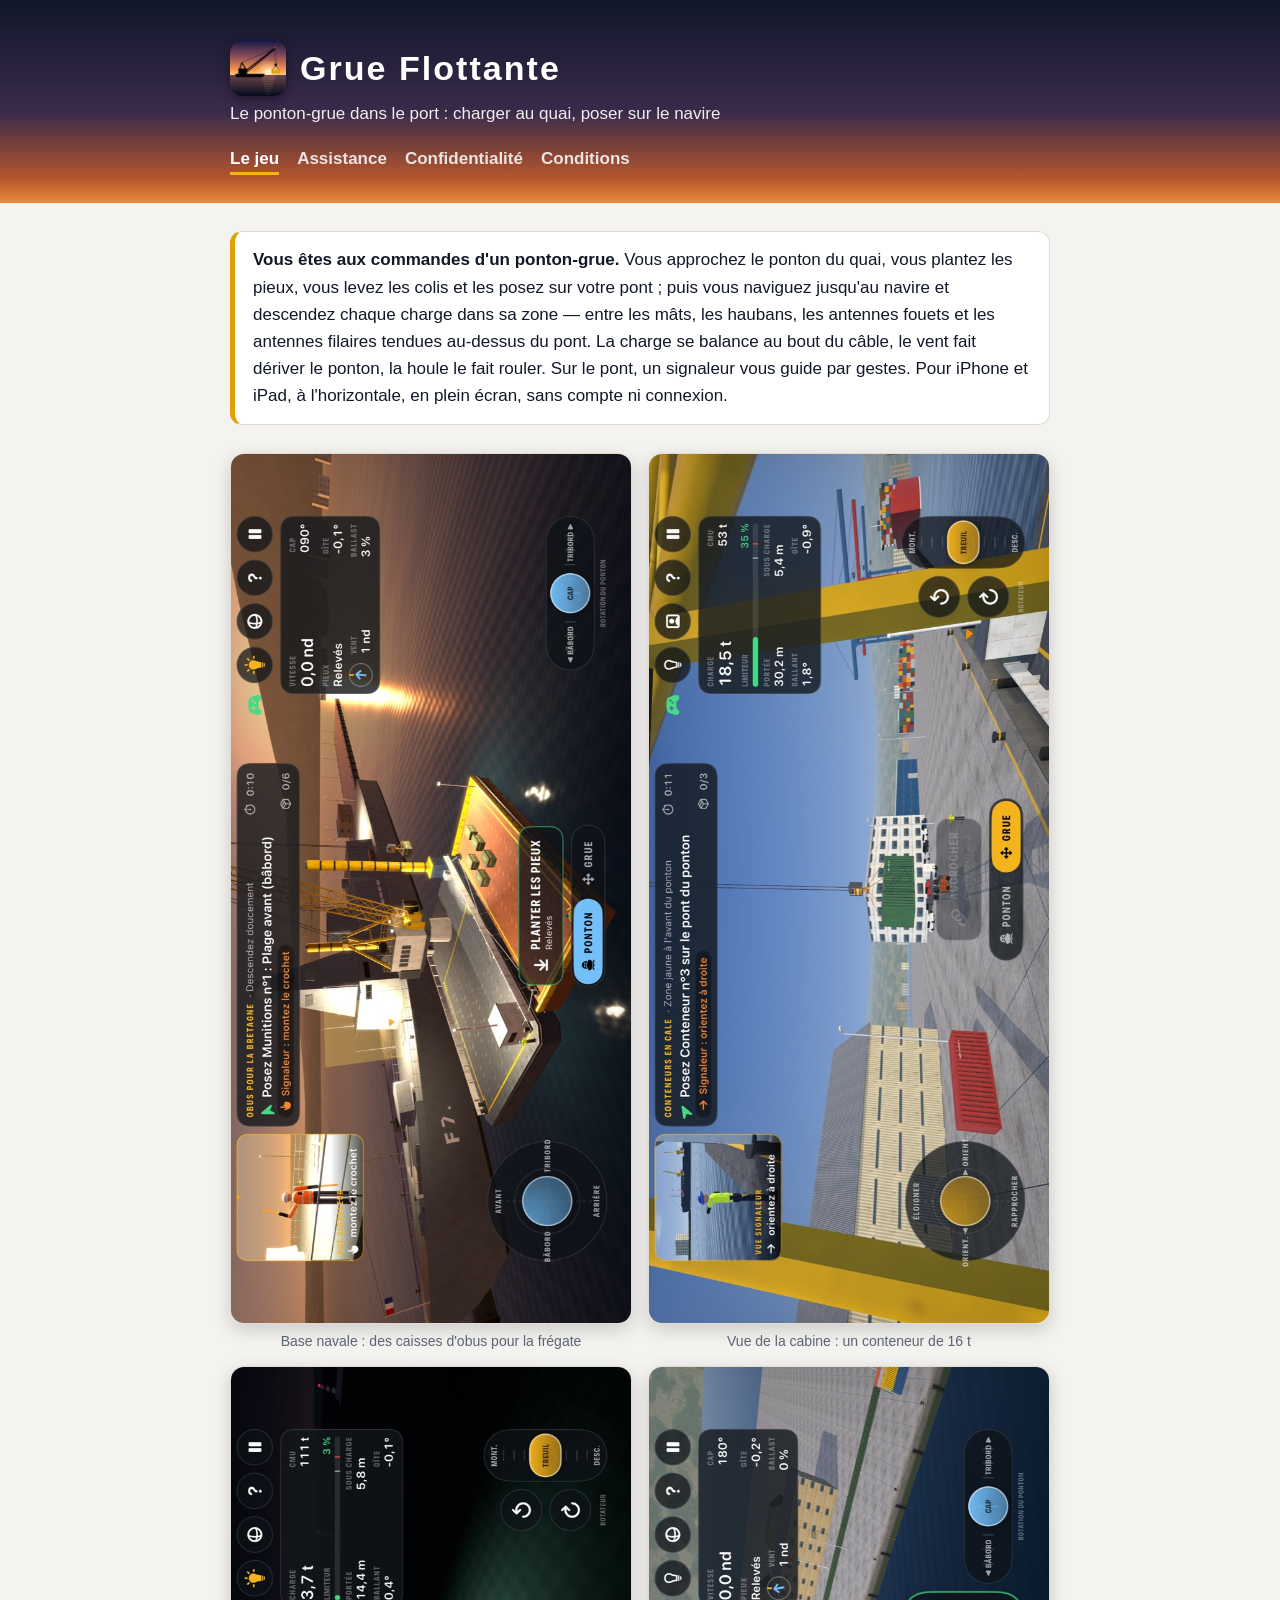
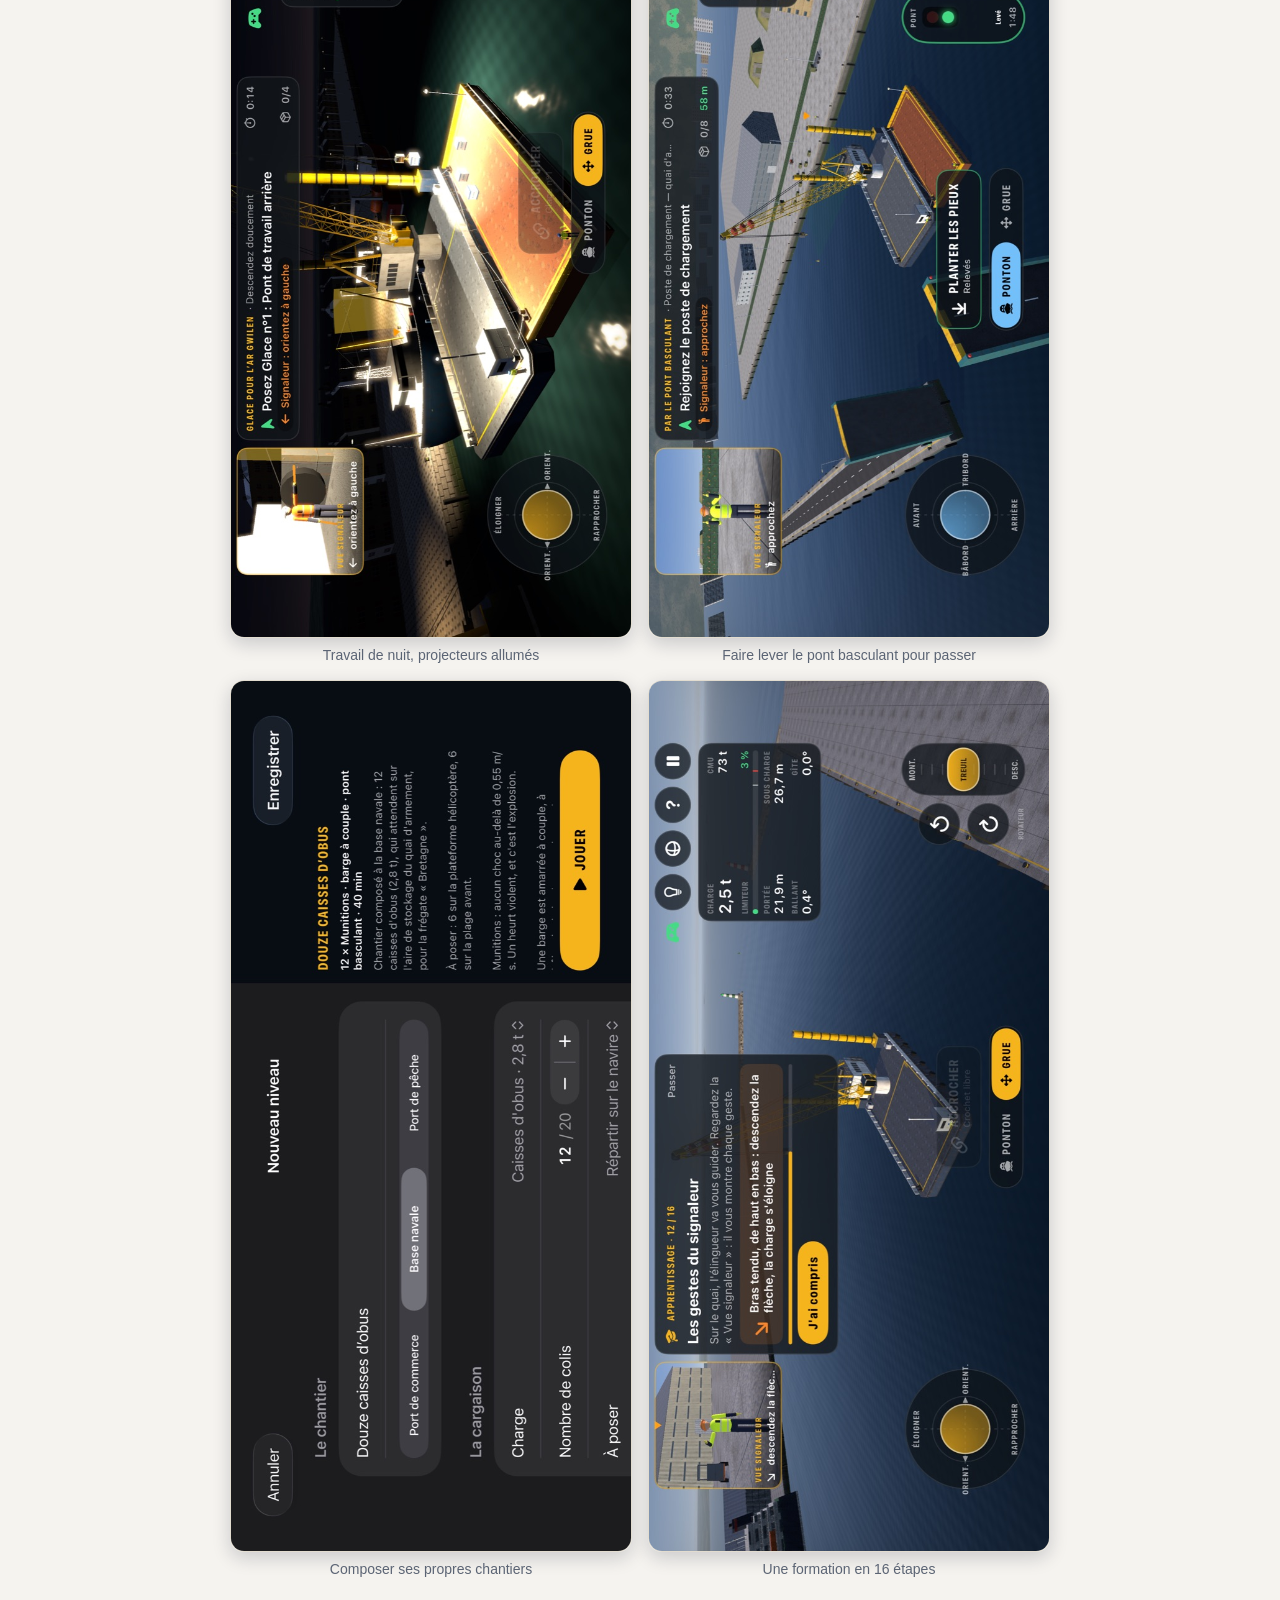
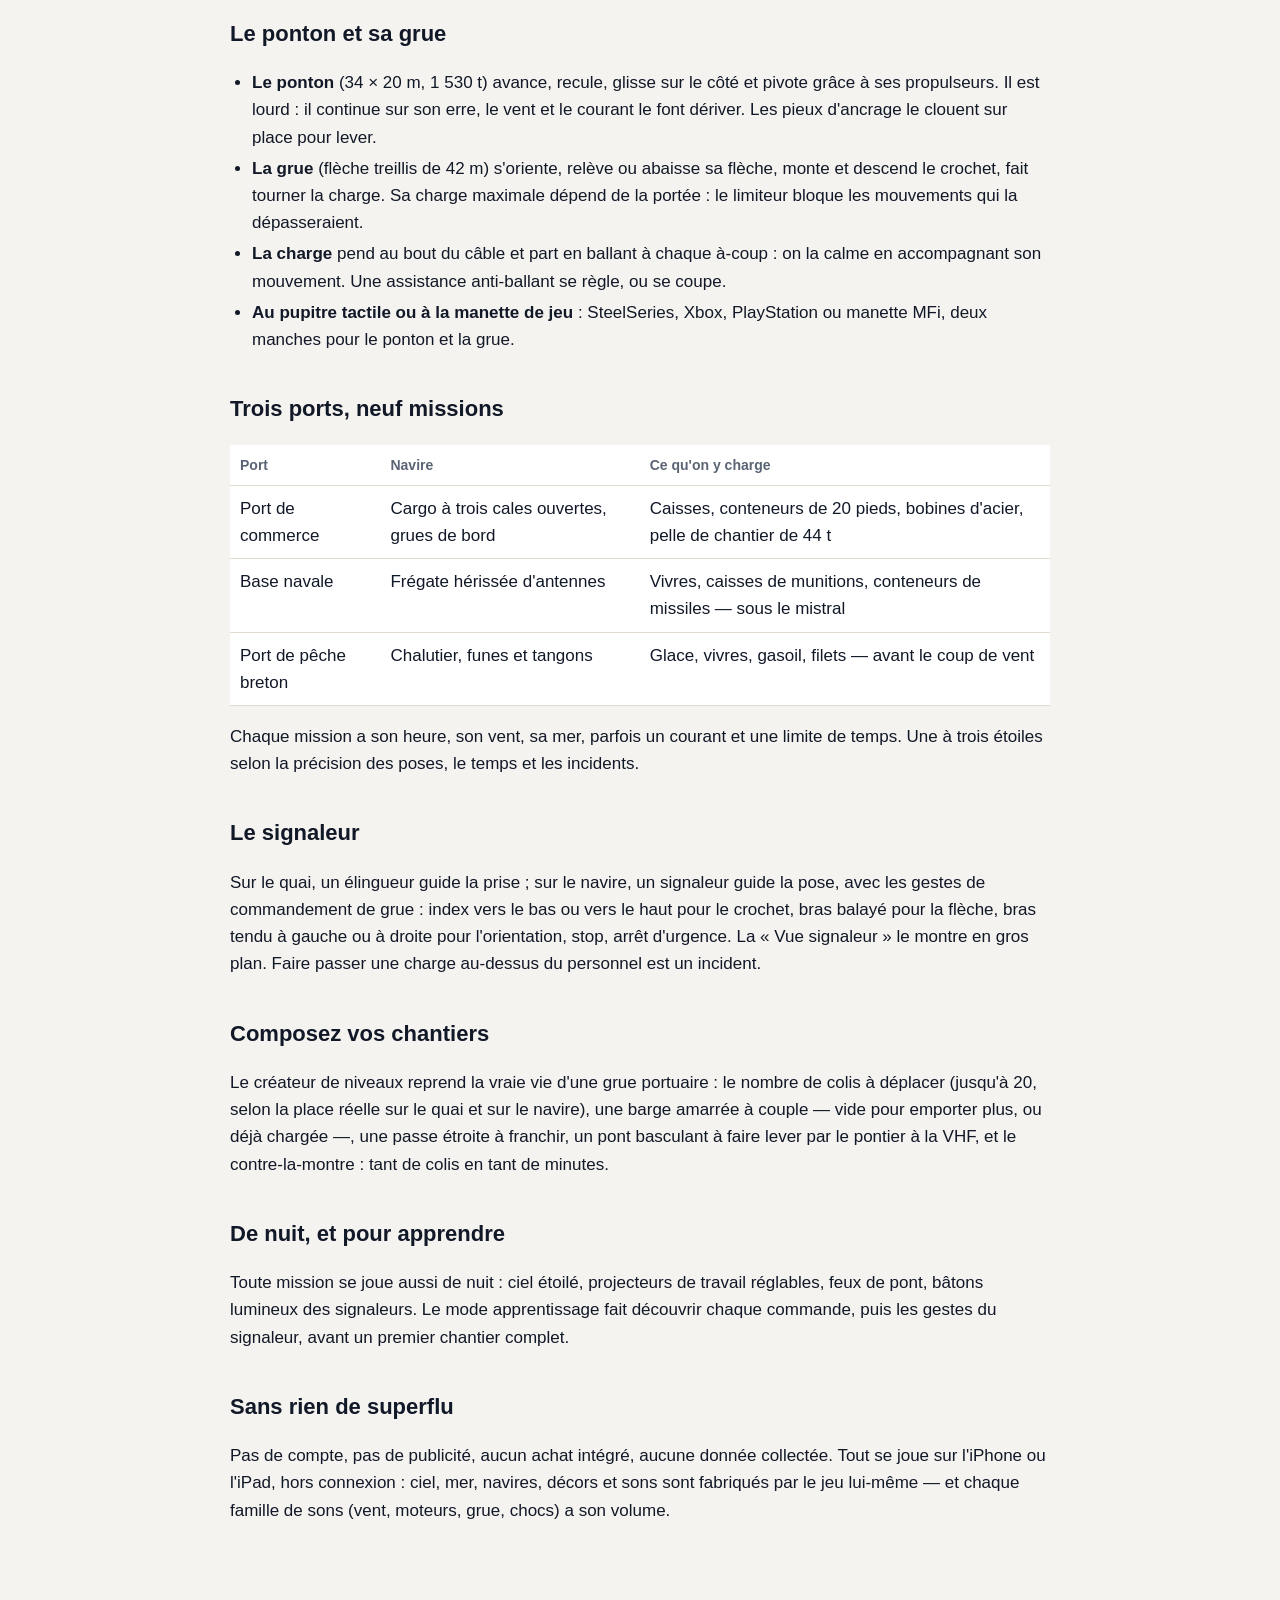
==== index.html @ e0a6a0a7 "iPhone et iPad Co-Authored-By: Claude Opus 5.5 <noreply@anthropic.com>" ====
<!doctype html>
<html lang="fr">
<head>
<meta charset="utf-8">
<meta name="viewport" content="width=device-width, initial-scale=1">
<title>Grue Flottante — le ponton-grue dans le port, pour iPhone et iPad</title>
<meta name="description" content="Grue Flottante : pilotez un ponton-grue, chargez au quai et posez sur le navire entre mâts, haubans et antennes. Port de commerce, base navale, port de pêche ; signaleurs, nuit, créateur de niveaux. Pour iPhone et iPad, sans compte ni connexion.">
<link rel="icon" href="images/icone.png">
<link rel="apple-touch-icon" href="images/icone.png">
<link rel="stylesheet" href="style.css">
</head>
<body>
<header class="bandeau">
  <div class="dedans">
    <h1><img class="icone" src="images/icone.png" alt="" width="56" height="56">Grue Flottante</h1>
    <p class="accroche">Le ponton-grue dans le port : charger au quai, poser sur le navire</p>
    <nav>
      <a href="index.html" aria-current="page">Le jeu</a>
      <a href="assistance.html">Assistance</a>
      <a href="confidentialite.html">Confidentialité</a>
      <a href="conditions.html">Conditions</a>
    </nav>
  </div>
</header>
<main class="dedans">
  <div class="encadre">
    <p><strong>Vous êtes aux commandes d'un ponton-grue.</strong> Vous approchez le ponton du quai, vous
    plantez les pieux, vous levez les colis et les posez sur votre pont ; puis vous naviguez jusqu'au
    navire et descendez chaque charge dans sa zone — entre les mâts, les haubans, les antennes fouets et
    les antennes filaires tendues au-dessus du pont. La charge se balance au bout du câble, le vent fait
    dériver le ponton, la houle le fait rouler. Sur le pont, un signaleur vous guide par gestes. Pour
    iPhone et iPad, à l'horizontale, en plein écran, sans compte ni connexion.</p>
  </div>

  <div class="galerie">
    <figure><img src="images/munitions.jpg" alt="Au coucher du soleil, la grue du ponton reprend une caisse d'obus sur la barge amarrée à couple, à côté de la frégate « Bretagne » ; en encart, le signaleur de la frégate fait « montez le crochet »." width="1400" height="644">
      <figcaption>Base navale : des caisses d'obus pour la frégate</figcaption></figure>
    <figure><img src="images/conteneur.jpg" alt="Vue de la cabine du grutier : un conteneur vert de 16 tonnes suspendu au crochet au-dessus du quai, la charge, la CMU et la portée affichées à droite." loading="lazy" width="1400" height="644">
      <figcaption>Vue de la cabine : un conteneur de 16 t</figcaption></figure>
    <figure><img src="images/nuit.jpg" alt="De nuit, au port de pêche, les projecteurs de la grue éclairent la barge et un bac de glace levé pour le chalutier." loading="lazy" width="1400" height="644">
      <figcaption>Travail de nuit, projecteurs allumés</figcaption></figure>
    <figure><img src="images/pont-basculant.jpg" alt="Les deux volées d'un pont basculant levées au-dessus d'une passe étroite ; le ponton-grue et sa barge s'y présentent." loading="lazy" width="1400" height="644">
      <figcaption>Faire lever le pont basculant pour passer</figcaption></figure>
    <figure><img src="images/createur.jpg" alt="L'écran de création de niveau : douze caisses d'obus, barge à couple, pont basculant, contre la montre en 40 minutes ; à droite, le briefing de la mission." loading="lazy" width="1400" height="644">
      <figcaption>Composer ses propres chantiers</figcaption></figure>
    <figure><img src="images/apprentissage.jpg" alt="Mode apprentissage, étape 12 sur 16 : le moniteur présente les gestes du signaleur, que la vue signaleur montre en gros plan." loading="lazy" width="1400" height="644">
      <figcaption>Une formation en 16 étapes</figcaption></figure>
  </div>

  <h2>Le ponton et sa grue</h2>
  <ul>
    <li><strong>Le ponton</strong> (34 × 20 m, 1 530 t) avance, recule, glisse sur le côté et pivote grâce
    à ses propulseurs. Il est lourd : il continue sur son erre, le vent et le courant le font dériver.
    Les pieux d'ancrage le clouent sur place pour lever.</li>
    <li><strong>La grue</strong> (flèche treillis de 42 m) s'oriente, relève ou abaisse sa flèche,
    monte et descend le crochet, fait tourner la charge. Sa charge maximale dépend de la portée : le
    limiteur bloque les mouvements qui la dépasseraient.</li>
    <li><strong>La charge</strong> pend au bout du câble et part en ballant à chaque à-coup : on la
    calme en accompagnant son mouvement. Une assistance anti-ballant se règle, ou se coupe.</li>
    <li><strong>Au pupitre tactile ou à la manette de jeu</strong> : SteelSeries, Xbox, PlayStation ou
    manette MFi, deux manches pour le ponton et la grue.</li>
  </ul>

  <h2>Trois ports, neuf missions</h2>
  <table>
    <tr><th>Port</th><th>Navire</th><th>Ce qu'on y charge</th></tr>
    <tr><td>Port de commerce</td><td>Cargo à trois cales ouvertes, grues de bord</td><td>Caisses, conteneurs
    de 20 pieds, bobines d'acier, pelle de chantier de 44 t</td></tr>
    <tr><td>Base navale</td><td>Frégate hérissée d'antennes</td><td>Vivres, caisses de munitions,
    conteneurs de missiles — sous le mistral</td></tr>
    <tr><td>Port de pêche breton</td><td>Chalutier, funes et tangons</td><td>Glace, vivres, gasoil,
    filets — avant le coup de vent</td></tr>
  </table>
  <p>Chaque mission a son heure, son vent, sa mer, parfois un courant et une limite de temps. Une à
  trois étoiles selon la précision des poses, le temps et les incidents.</p>

  <h2>Le signaleur</h2>
  <p>Sur le quai, un élingueur guide la prise ; sur le navire, un signaleur guide la pose, avec les gestes
  de commandement de grue : index vers le bas ou vers le haut pour le crochet, bras balayé pour la flèche,
  bras tendu à gauche ou à droite pour l'orientation, stop, arrêt d'urgence. La « Vue signaleur » le montre
  en gros plan. Faire passer une charge au-dessus du personnel est un incident.</p>

  <h2>Composez vos chantiers</h2>
  <p>Le créateur de niveaux reprend la vraie vie d'une grue portuaire : le nombre de colis à déplacer
  (jusqu'à 20, selon la place réelle sur le quai et sur le navire), une barge amarrée à couple — vide pour
  emporter plus, ou déjà chargée —, une passe étroite à franchir, un pont basculant à faire lever par le
  pontier à la VHF, et le contre-la-montre : tant de colis en tant de minutes.</p>

  <h2>De nuit, et pour apprendre</h2>
  <p>Toute mission se joue aussi de nuit : ciel étoilé, projecteurs de travail réglables, feux de pont,
  bâtons lumineux des signaleurs. Le mode apprentissage fait découvrir chaque commande, puis les gestes du
  signaleur, avant un premier chantier complet.</p>

  <h2>Sans rien de superflu</h2>
  <p>Pas de compte, pas de publicité, aucun achat intégré, aucune donnée collectée. Tout se joue sur
  l'iPhone ou l'iPad, hors connexion : ciel, mer, navires, décors et sons sont fabriqués par le jeu lui-même —
  et chaque famille de sons (vent, moteurs, grue, chocs) a son volume.</p>
</main>
<footer class="dedans">Grue Flottante — Robert Oulhen, éditeur individuel · <a href="mailto:bob.oulhen@gmail.com">bob.oulhen@gmail.com</a></footer>
</body>
</html>
---- style.css ----
:root { --encre: #111827; --doux: #5b6474; --fond: #f5f3ef; --carte: #ffffff; --trait: #e2dccf;
        --ambre: #e0a106; --lien: #9a5b00; --nuit: #10162a; }
@media (prefers-color-scheme: dark) {
  :root { --encre: #ece8e1; --doux: #8d939e; --fond: #0b0f1a; --carte: #141a29; --trait: #283044;
          --ambre: #f5b31c; --lien: #ffc94d; }
}
* { box-sizing: border-box; }
body { margin: 0; background: var(--fond); color: var(--encre);
       font: 17px/1.6 -apple-system, BlinkMacSystemFont, "Segoe UI", sans-serif; }
/* Le bandeau reprend le couchant de l'icône : nuit en haut, horizon orangé en bas. */
.bandeau { background: linear-gradient(180deg, #10162a 0%, #3a2a4a 55%, #b5562c 88%, #e98a3a 100%);
           color: #fff; padding: 40px 0 28px; }
.dedans { max-width: 860px; margin: 0 auto; padding: 0 20px; }
h1 { margin: 0; font-size: 34px; letter-spacing: .06em; display: flex; align-items: center; gap: 14px; }
.icone { width: 56px; height: 56px; border-radius: 13px; box-shadow: 0 3px 10px rgba(0,0,0,.4); flex: none; }
.accroche { margin: 4px 0 18px; opacity: .92; }
nav { display: flex; gap: 18px; flex-wrap: wrap; }
nav a { color: #fff; text-decoration: none; font-weight: 600; opacity: .85; }
nav a[aria-current="page"] { opacity: 1; border-bottom: 3px solid #f5b31c; }
main.dedans { padding-top: 28px; padding-bottom: 60px; }
h2 { margin-top: 38px; font-size: 22px; }
h3 { margin-bottom: 4px; font-size: 18px; }
h3 + p { margin-top: 0; }
a { color: var(--lien); }
.date { color: var(--doux); font-size: 14px; }
.encadre { background: var(--carte); border: 1px solid var(--trait); border-left: 5px solid var(--ambre);
           border-radius: 12px; padding: 14px 18px; }
.encadre h3 { margin: 0 0 6px; }
.encadre p { margin: 0; }
.encadre p + p { margin-top: 8px; }
ul { padding-left: 22px; }
li { margin: 4px 0; }
table { width: 100%; border-collapse: collapse; margin: 12px 0; background: var(--carte); }
th, td { text-align: left; padding: 9px 10px; border-bottom: 1px solid var(--trait); vertical-align: top; }
th { font-size: 14px; color: var(--doux); }
footer { color: var(--doux); font-size: 14px; border-top: 1px solid var(--trait); padding: 18px 20px 40px; }
/* Le jeu se joue à l'horizontale : deux captures par rangée, une seule sur un téléphone. */
.galerie { display: grid; grid-template-columns: repeat(2, 1fr); gap: 16px; margin: 28px 0 8px; }
.galerie figure { margin: 0; text-align: center; }
.galerie img { width: 100%; height: auto; display: block; border-radius: 14px; border: 1px solid var(--trait);
               box-shadow: 0 6px 18px rgba(16,22,42,.18); }
figcaption { margin-top: 8px; font-size: 14px; color: var(--doux); line-height: 1.3; }
@media (max-width: 620px) {
  .galerie { grid-template-columns: 1fr; }
  h1 { font-size: 28px; }
  .icone { width: 46px; height: 46px; border-radius: 11px; }
}
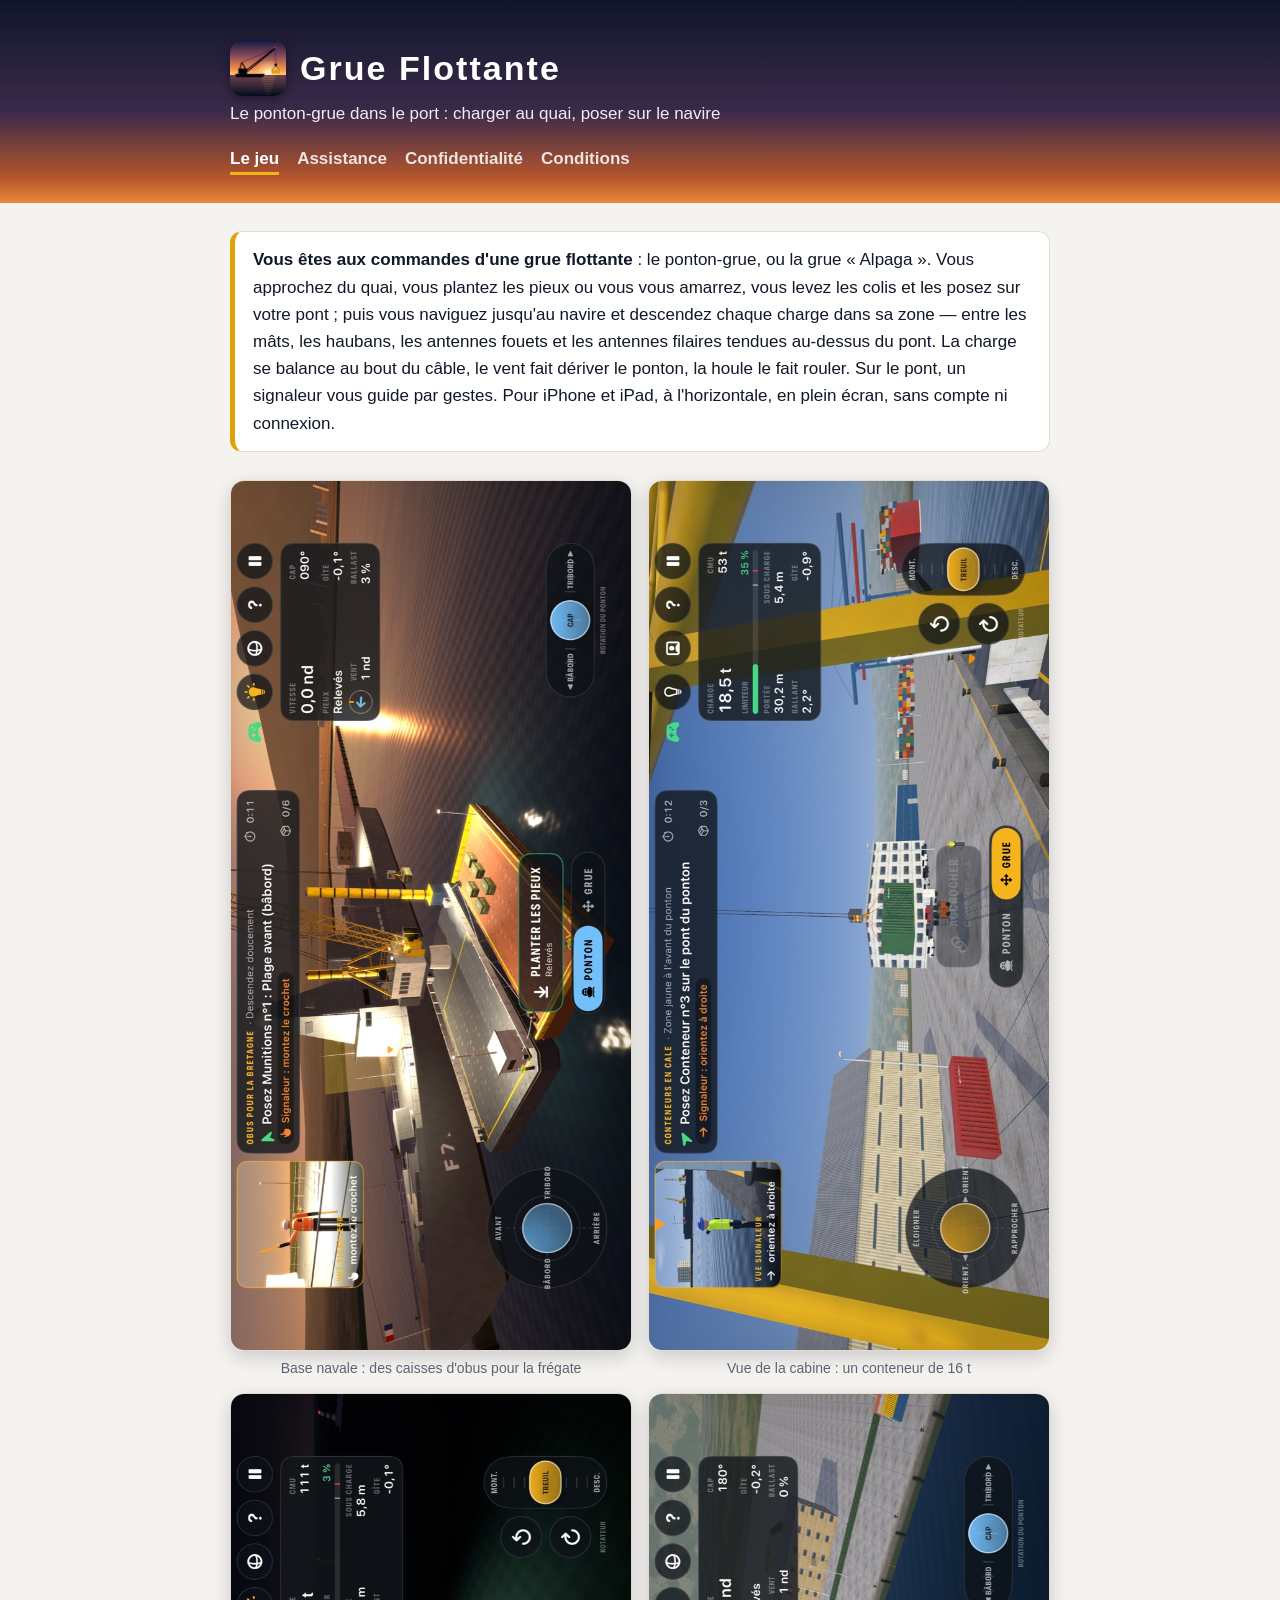
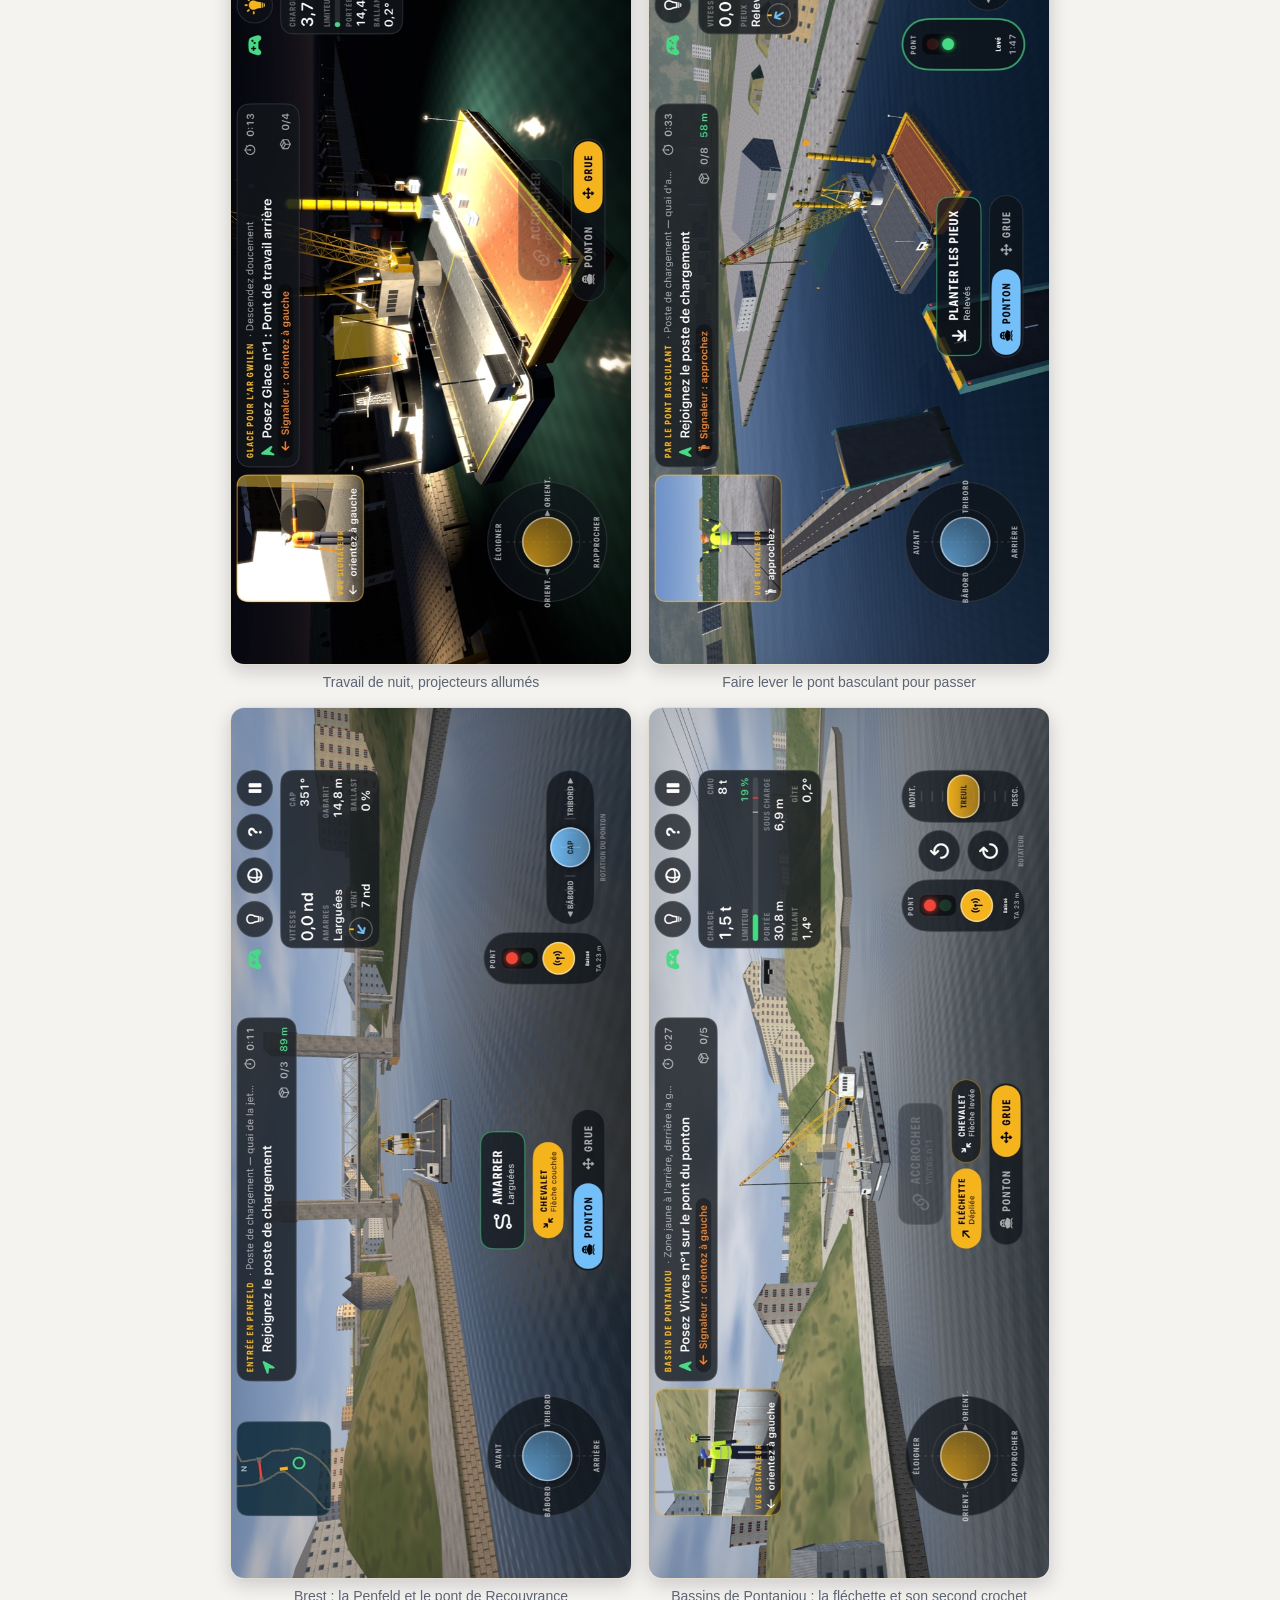
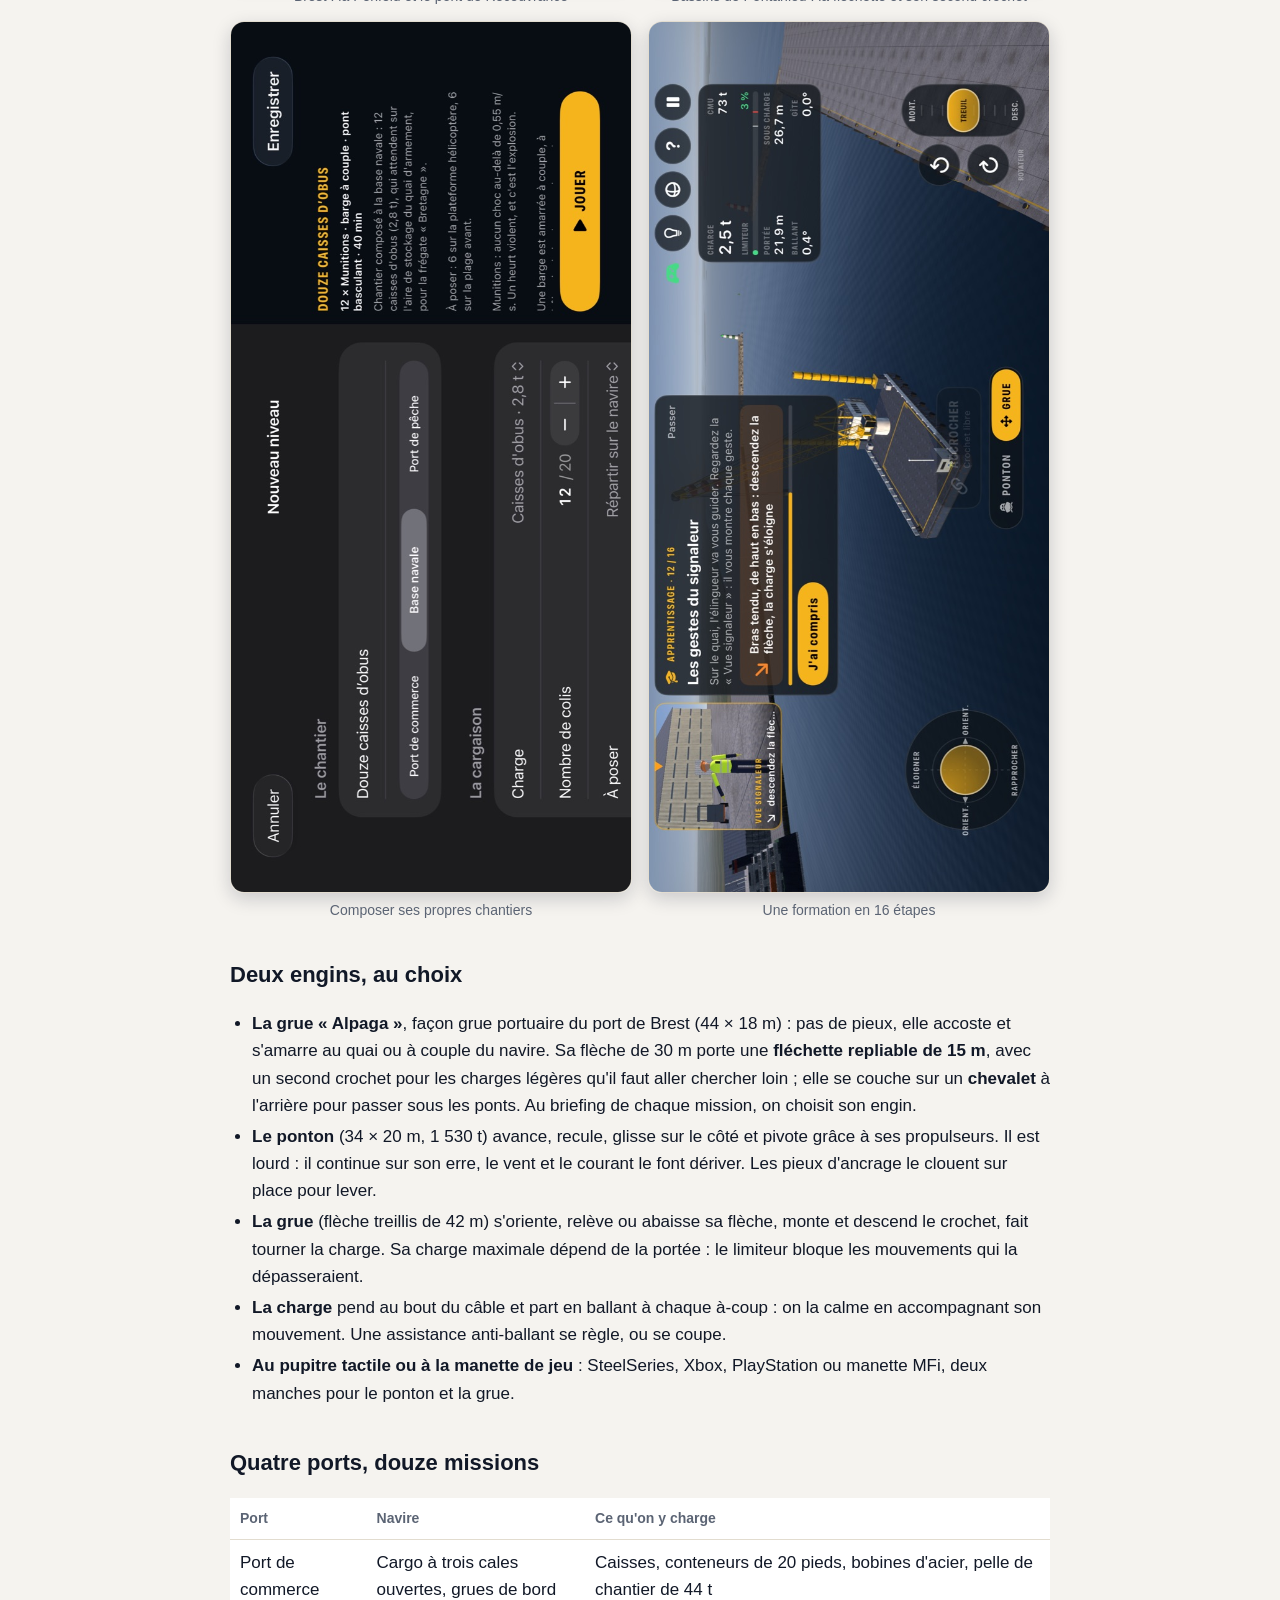
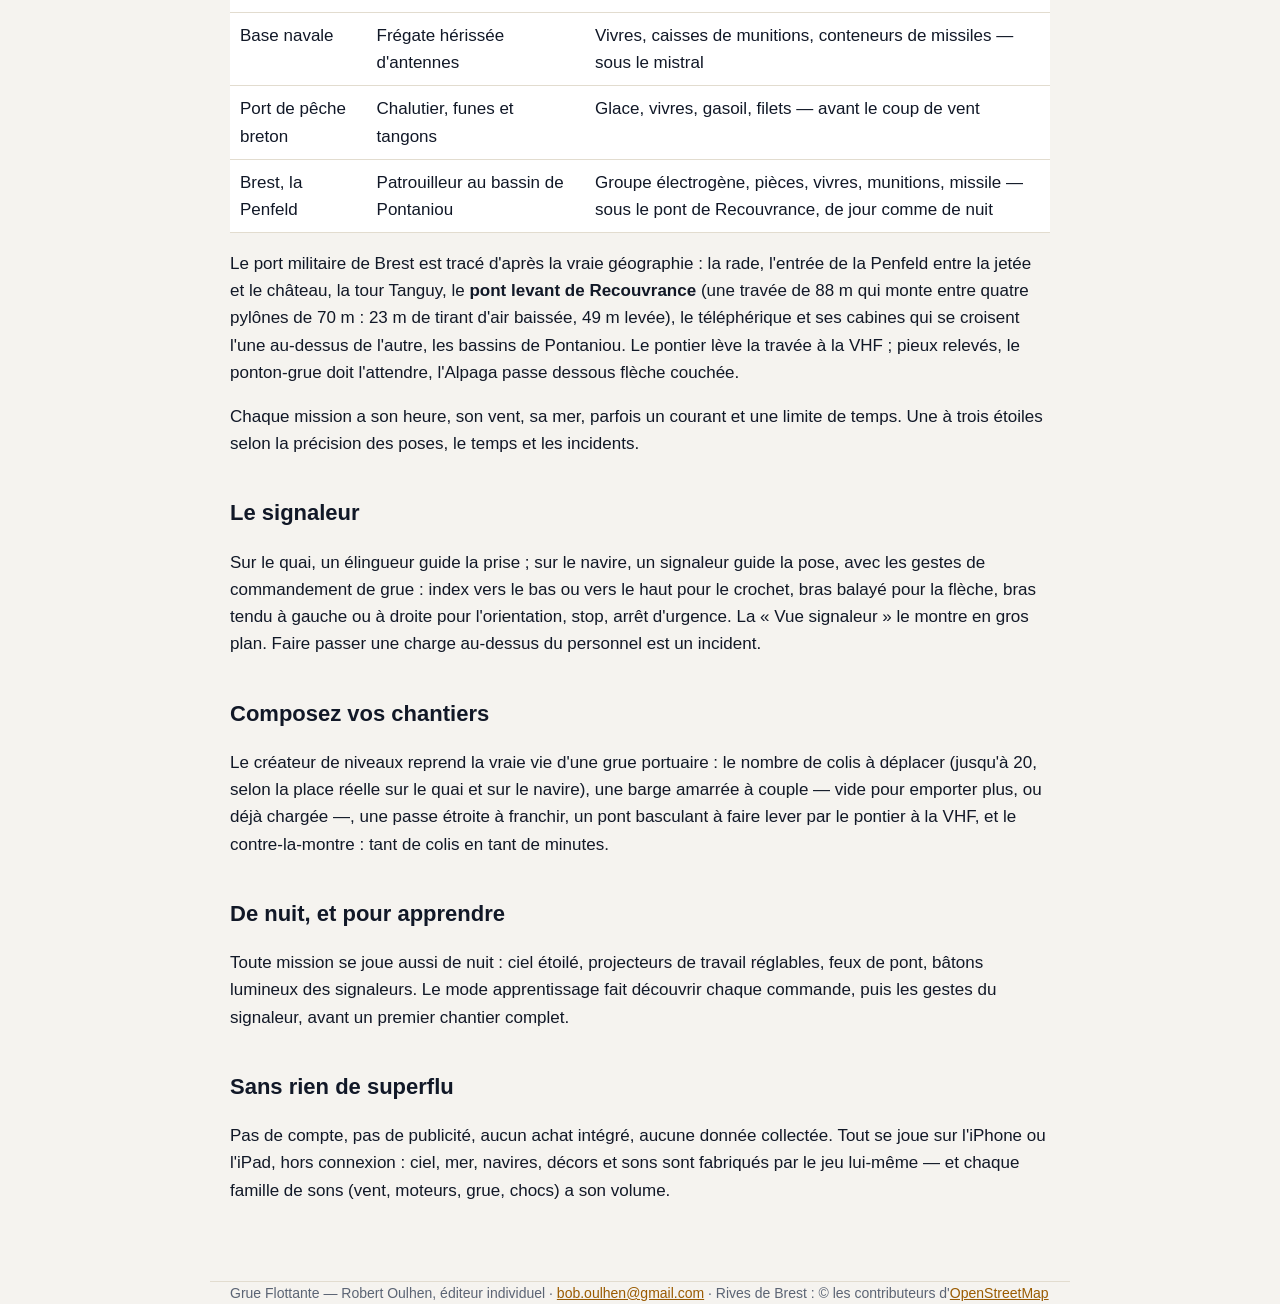
==== commit c25f568e: "Brest et la grue « Alpaga » : présentation, assistance, conditions, images Quatrième port (Brest, la" ====
--- a/index.html
+++ b/index.html
@@ -4,7 +4,7 @@
 <meta charset="utf-8">
 <meta name="viewport" content="width=device-width, initial-scale=1">
 <title>Grue Flottante — le ponton-grue dans le port, pour iPhone et iPad</title>
-<meta name="description" content="Grue Flottante : pilotez un ponton-grue, chargez au quai et posez sur le navire entre mâts, haubans et antennes. Port de commerce, base navale, port de pêche ; signaleurs, nuit, créateur de niveaux. Pour iPhone et iPad, sans compte ni connexion.">
+<meta name="description" content="Grue Flottante : pilotez un ponton-grue ou la grue « Alpaga », chargez au quai et posez sur le navire entre mâts, haubans et antennes. Port de commerce, base navale, port de pêche, et le port militaire de Brest : la Penfeld, le pont de Recouvrance, les bassins de Pontaniou. Pour iPhone et iPad, sans compte ni connexion.">
 <link rel="icon" href="images/icone.png">
 <link rel="apple-touch-icon" href="images/icone.png">
 <link rel="stylesheet" href="style.css">
@@ -24,8 +24,9 @@
 </header>
 <main class="dedans">
   <div class="encadre">
-    <p><strong>Vous êtes aux commandes d'un ponton-grue.</strong> Vous approchez le ponton du quai, vous
-    plantez les pieux, vous levez les colis et les posez sur votre pont ; puis vous naviguez jusqu'au
+    <p><strong>Vous êtes aux commandes d'une grue flottante</strong> : le ponton-grue, ou la grue
+    « Alpaga ». Vous approchez du quai, vous plantez les pieux ou vous vous amarrez, vous levez les
+    colis et les posez sur votre pont ; puis vous naviguez jusqu'au
     navire et descendez chaque charge dans sa zone — entre les mâts, les haubans, les antennes fouets et
     les antennes filaires tendues au-dessus du pont. La charge se balance au bout du câble, le vent fait
     dériver le ponton, la houle le fait rouler. Sur le pont, un signaleur vous guide par gestes. Pour
@@ -41,14 +42,23 @@
       <figcaption>Travail de nuit, projecteurs allumés</figcaption></figure>
     <figure><img src="images/pont-basculant.jpg" alt="Les deux volées d'un pont basculant levées au-dessus d'une passe étroite ; le ponton-grue et sa barge s'y présentent." loading="lazy" width="1400" height="644">
       <figcaption>Faire lever le pont basculant pour passer</figcaption></figure>
+    <figure><img src="images/penfeld.jpg" alt="Brest : la grue Alpaga, flèche couchée sur son chevalet, remonte la Penfeld entre les quais vers le pont levant de Recouvrance et ses quatre pylônes ; la tour Tanguy à gauche." loading="lazy" width="1400" height="644">
+      <figcaption>Brest : la Penfeld et le pont de Recouvrance</figcaption></figure>
+    <figure><img src="images/pontaniou.jpg" alt="La grue Alpaga amarrée devant les bassins de Pontaniou, fléchette dépliée, lève une palette de vivres ; le patrouilleur attend dans le bassin n°2." loading="lazy" width="1400" height="644">
+      <figcaption>Bassins de Pontaniou : la fléchette et son second crochet</figcaption></figure>
     <figure><img src="images/createur.jpg" alt="L'écran de création de niveau : douze caisses d'obus, barge à couple, pont basculant, contre la montre en 40 minutes ; à droite, le briefing de la mission." loading="lazy" width="1400" height="644">
       <figcaption>Composer ses propres chantiers</figcaption></figure>
     <figure><img src="images/apprentissage.jpg" alt="Mode apprentissage, étape 12 sur 16 : le moniteur présente les gestes du signaleur, que la vue signaleur montre en gros plan." loading="lazy" width="1400" height="644">
       <figcaption>Une formation en 16 étapes</figcaption></figure>
   </div>
 
-  <h2>Le ponton et sa grue</h2>
+  <h2>Deux engins, au choix</h2>
   <ul>
+    <li><strong>La grue « Alpaga »</strong>, façon grue portuaire du port de Brest (44 × 18 m) : pas
+    de pieux, elle accoste et s'amarre au quai ou à couple du navire. Sa flèche de 30 m porte une
+    <strong>fléchette repliable de 15 m</strong>, avec un second crochet pour les charges légères qu'il
+    faut aller chercher loin ; elle se couche sur un <strong>chevalet</strong> à l'arrière pour passer
+    sous les ponts. Au briefing de chaque mission, on choisit son engin.</li>
     <li><strong>Le ponton</strong> (34 × 20 m, 1 530 t) avance, recule, glisse sur le côté et pivote grâce
     à ses propulseurs. Il est lourd : il continue sur son erre, le vent et le courant le font dériver.
     Les pieux d'ancrage le clouent sur place pour lever.</li>
@@ -61,7 +71,7 @@
     manette MFi, deux manches pour le ponton et la grue.</li>
   </ul>
 
-  <h2>Trois ports, neuf missions</h2>
+  <h2>Quatre ports, douze missions</h2>
   <table>
     <tr><th>Port</th><th>Navire</th><th>Ce qu'on y charge</th></tr>
     <tr><td>Port de commerce</td><td>Cargo à trois cales ouvertes, grues de bord</td><td>Caisses, conteneurs
@@ -70,7 +80,15 @@
     conteneurs de missiles — sous le mistral</td></tr>
     <tr><td>Port de pêche breton</td><td>Chalutier, funes et tangons</td><td>Glace, vivres, gasoil,
     filets — avant le coup de vent</td></tr>
+    <tr><td>Brest, la Penfeld</td><td>Patrouilleur au bassin de Pontaniou</td><td>Groupe électrogène,
+    pièces, vivres, munitions, missile — sous le pont de Recouvrance, de jour comme de nuit</td></tr>
   </table>
+  <p>Le port militaire de Brest est tracé d'après la vraie géographie : la rade, l'entrée de la
+  Penfeld entre la jetée et le château, la tour Tanguy, le <strong>pont levant de Recouvrance</strong>
+  (une travée de 88 m qui monte entre quatre pylônes de 70 m : 23 m de tirant d'air baissée, 49 m
+  levée), le téléphérique et ses cabines qui se croisent l'une au-dessus de l'autre, les bassins de
+  Pontaniou. Le pontier lève la travée à la VHF ; pieux relevés, le ponton-grue doit l'attendre,
+  l'Alpaga passe dessous flèche couchée.</p>
   <p>Chaque mission a son heure, son vent, sa mer, parfois un courant et une limite de temps. Une à
   trois étoiles selon la précision des poses, le temps et les incidents.</p>
 
@@ -96,6 +114,6 @@
   l'iPhone ou l'iPad, hors connexion : ciel, mer, navires, décors et sons sont fabriqués par le jeu lui-même —
   et chaque famille de sons (vent, moteurs, grue, chocs) a son volume.</p>
 </main>
-<footer class="dedans">Grue Flottante — Robert Oulhen, éditeur individuel · <a href="mailto:bob.oulhen@gmail.com">bob.oulhen@gmail.com</a></footer>
+<footer class="dedans">Grue Flottante — Robert Oulhen, éditeur individuel · <a href="mailto:bob.oulhen@gmail.com">bob.oulhen@gmail.com</a> · Rives de Brest : © les contributeurs d'<a href="https://www.openstreetmap.org/copyright">OpenStreetMap</a></footer>
 </body>
 </html>
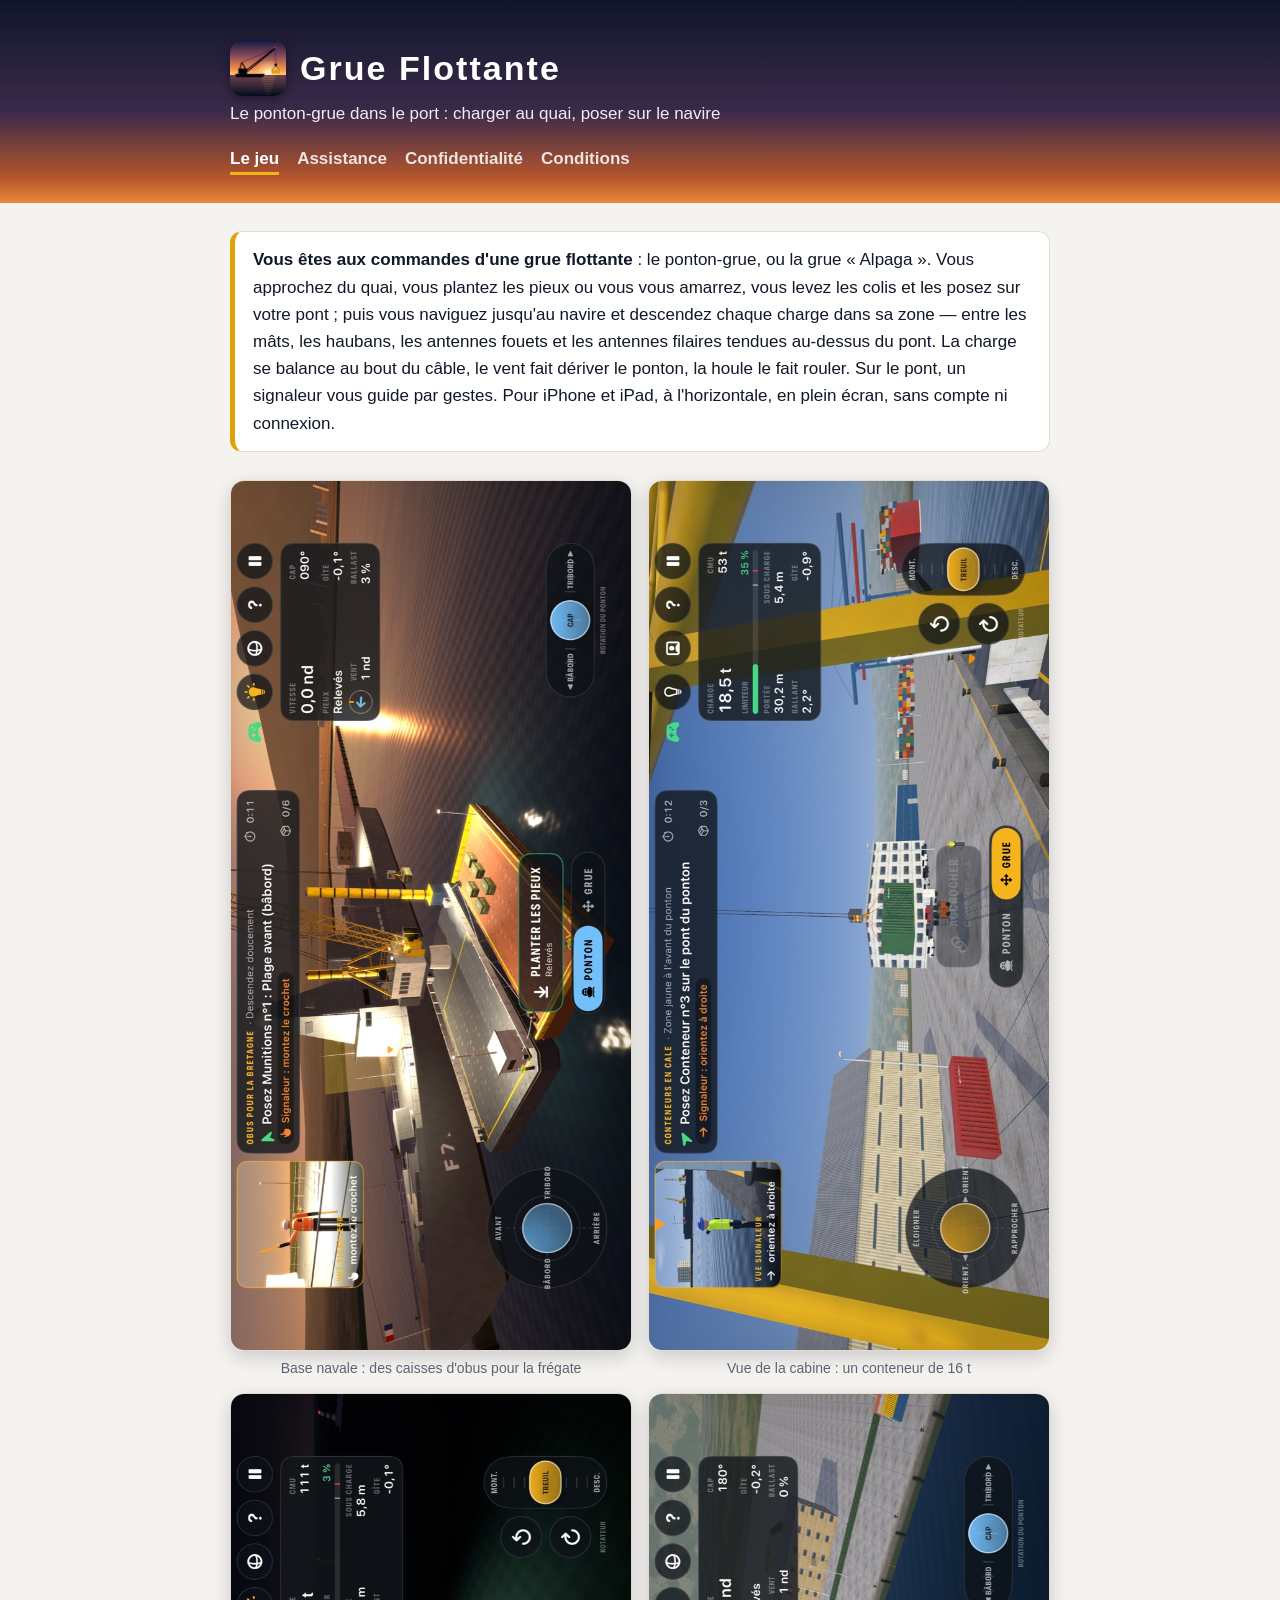
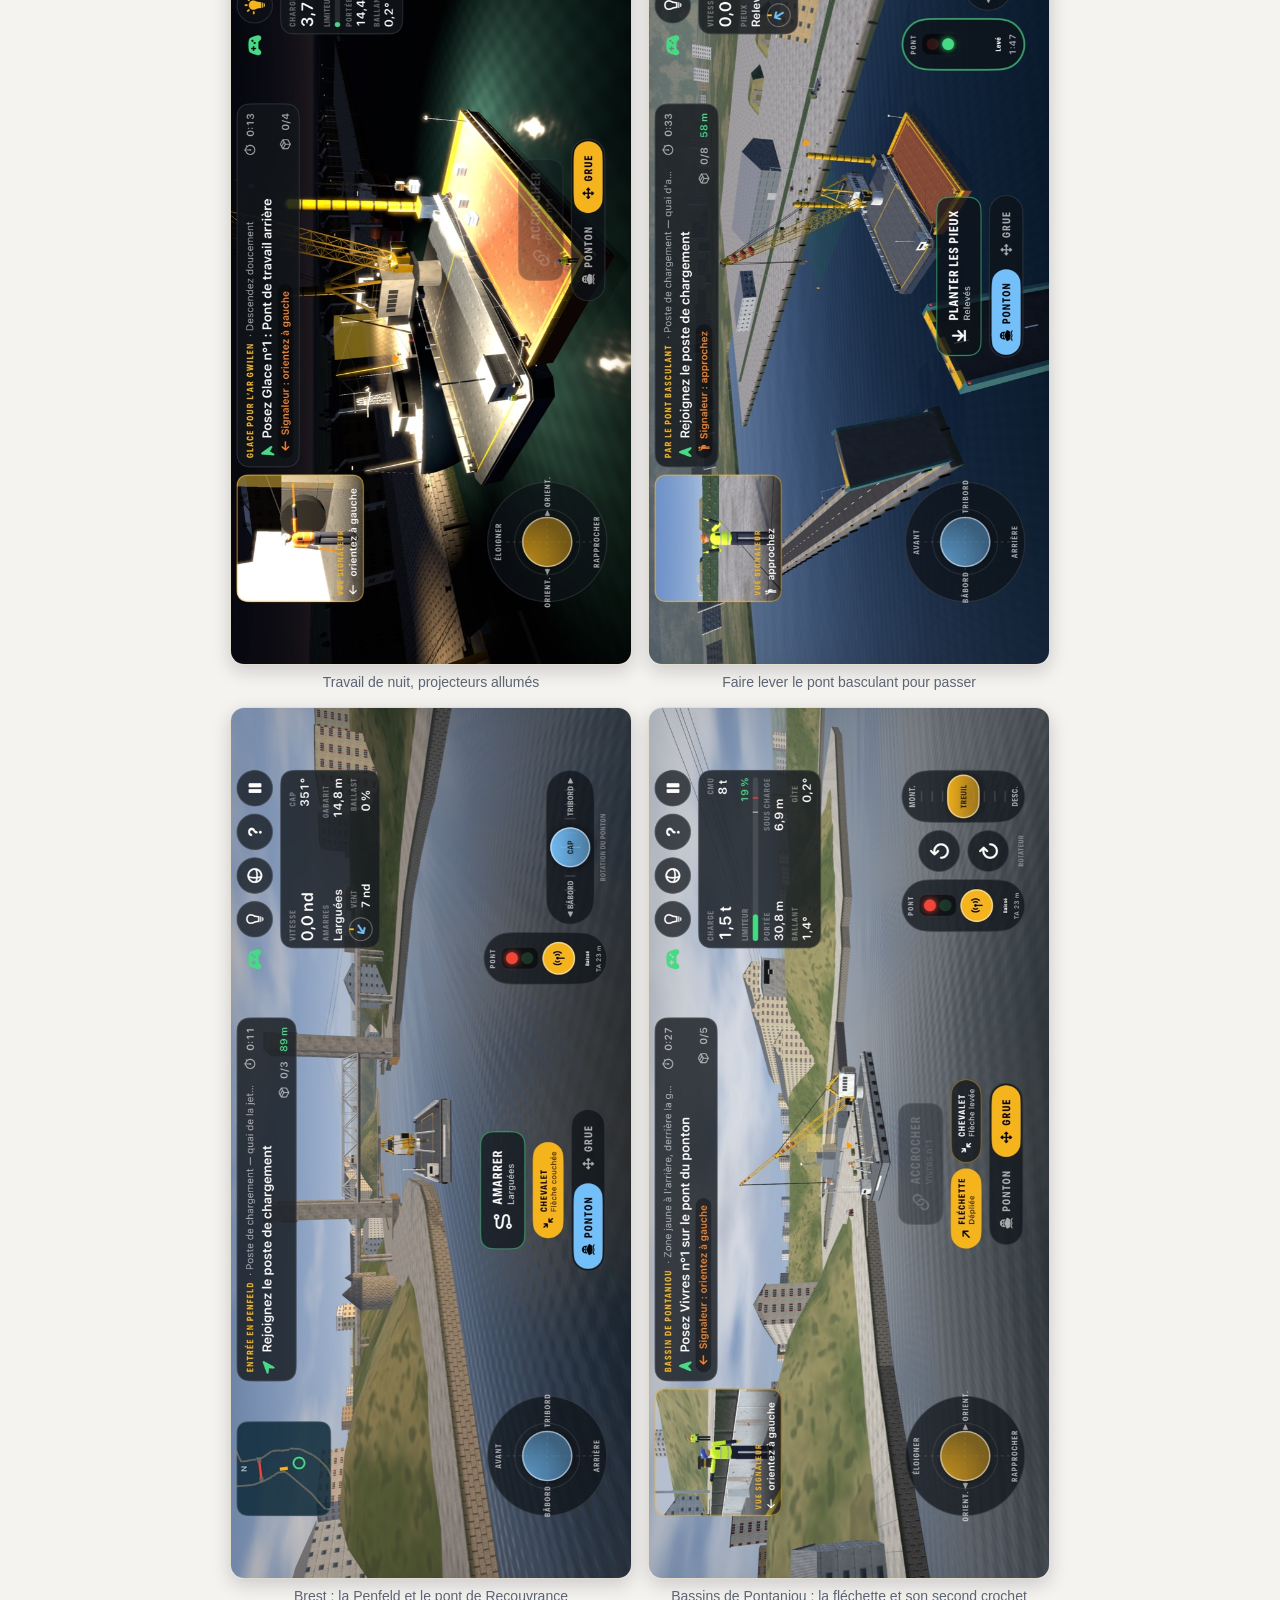
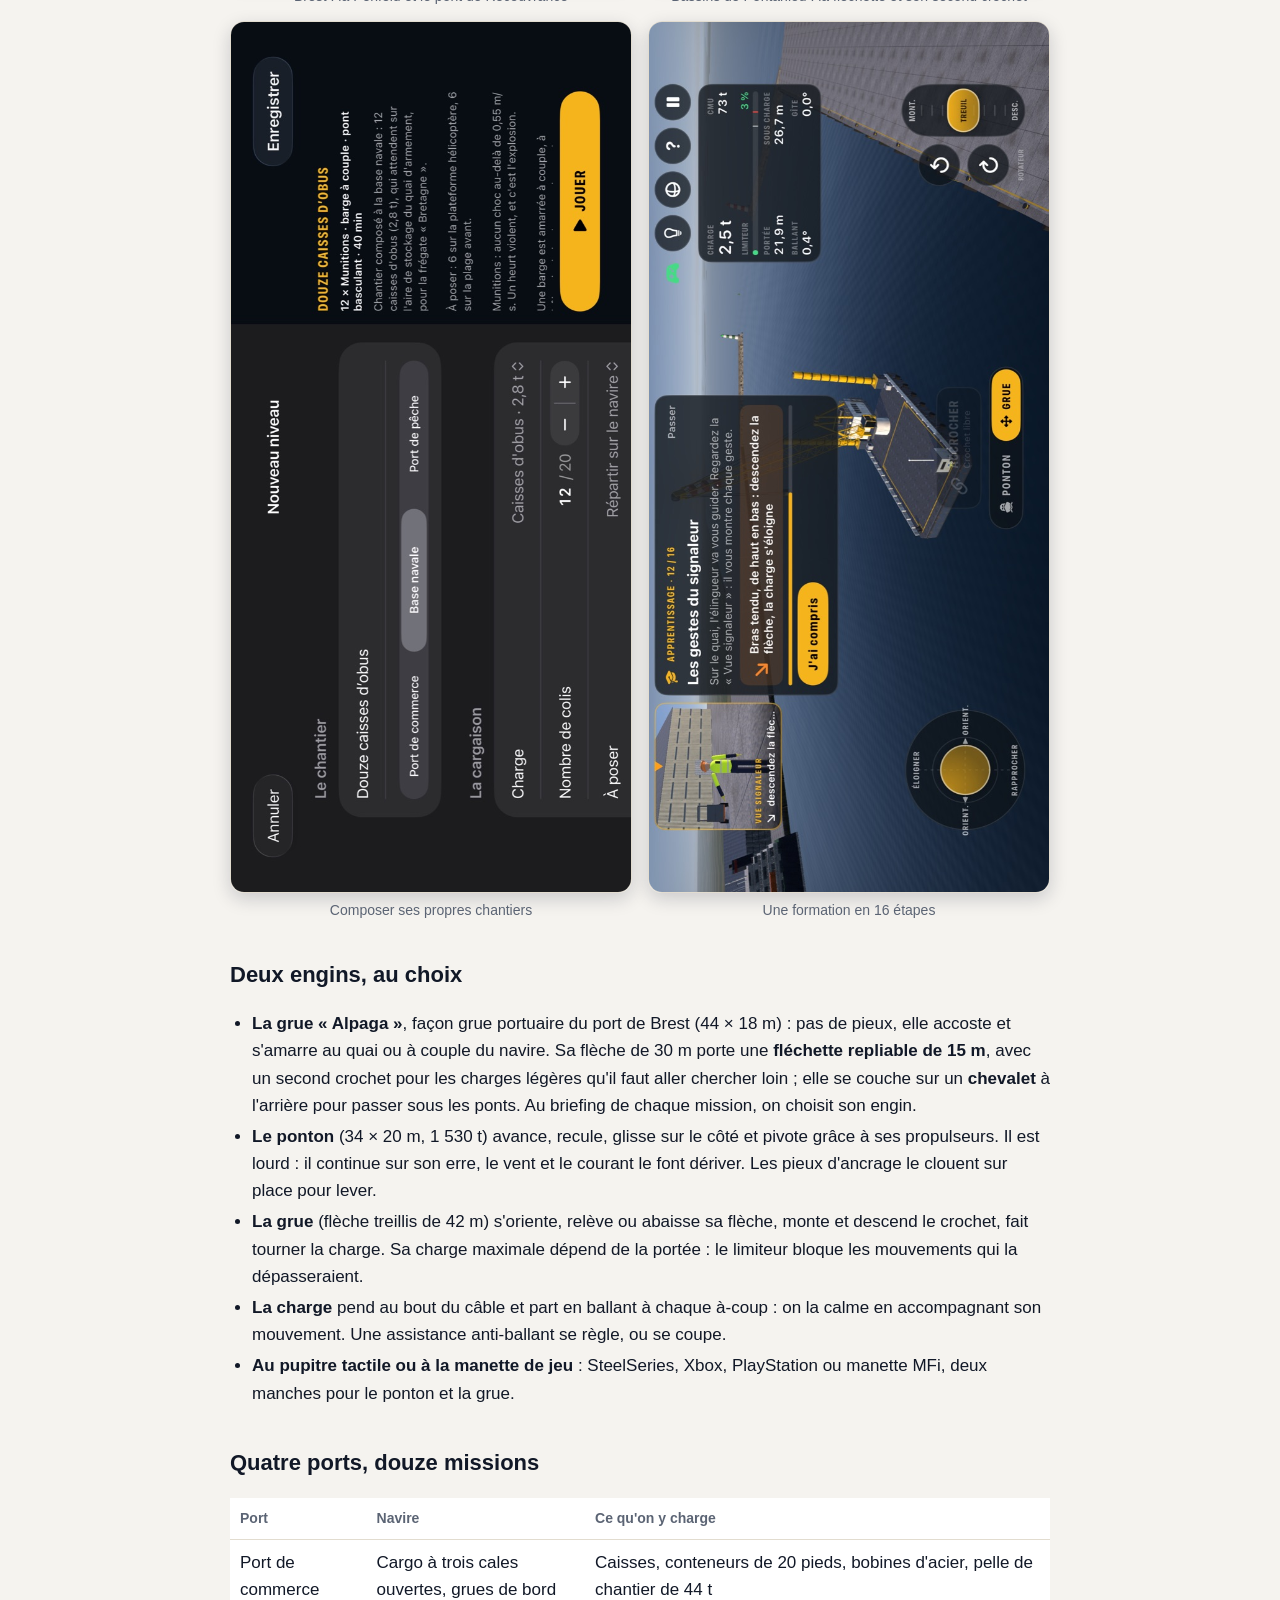
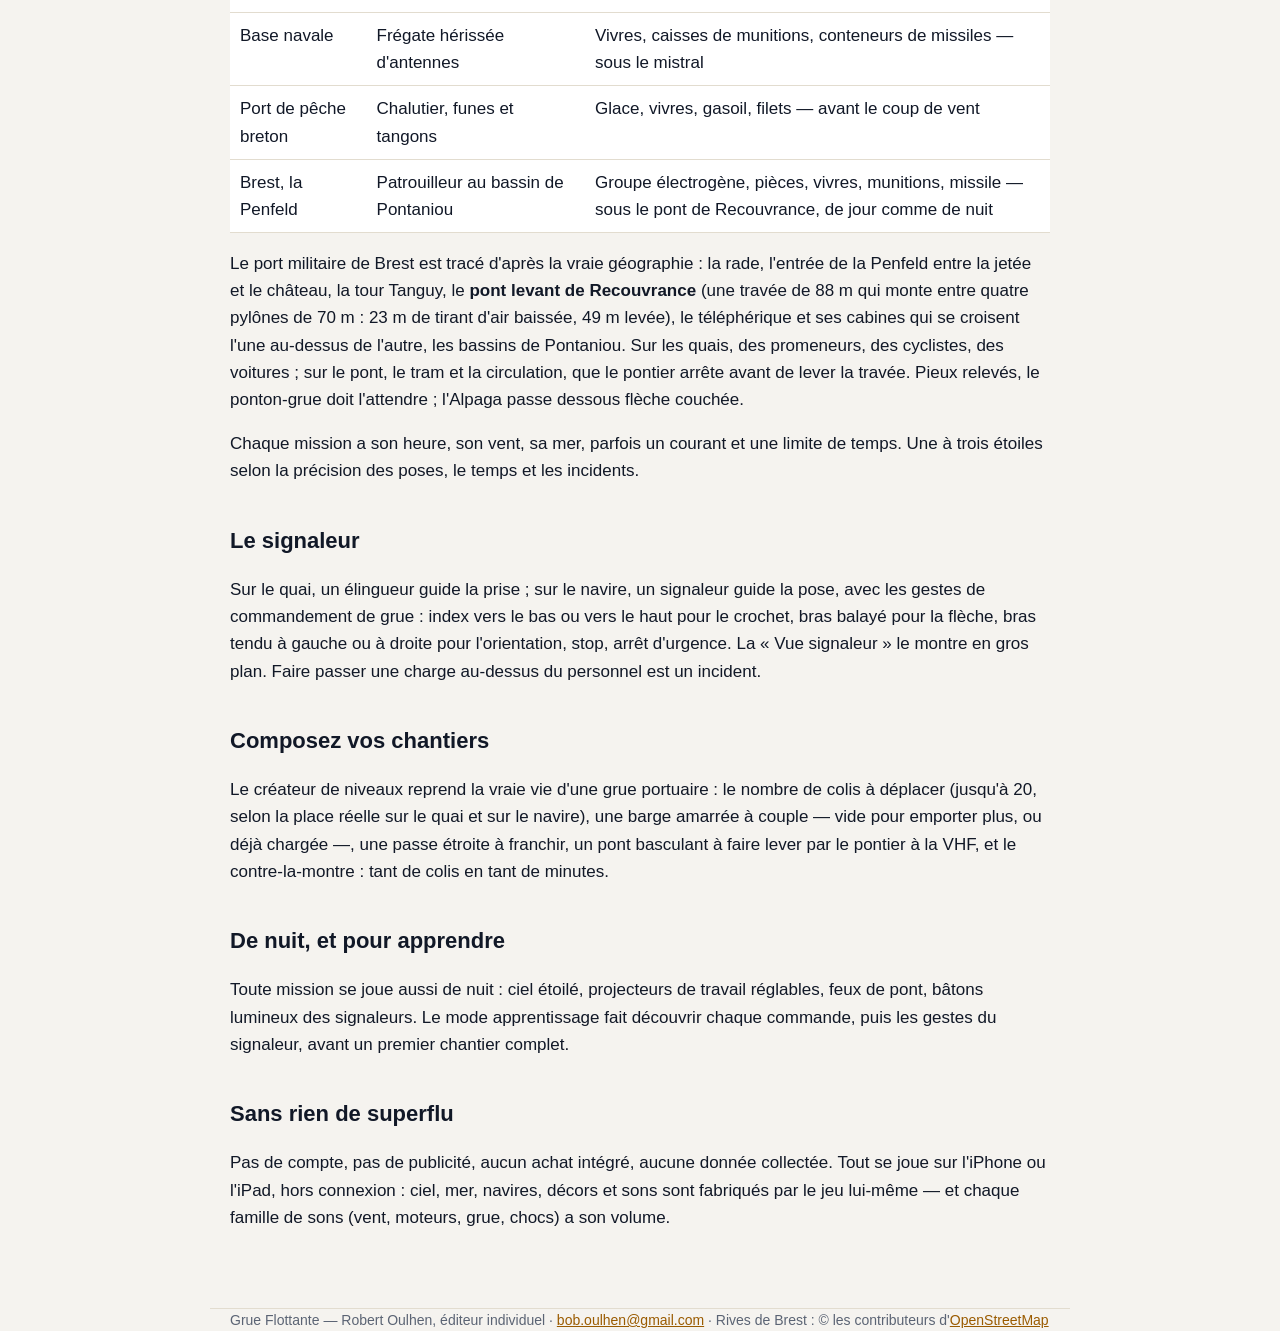
==== commit 142d4bbe: "Partie enregistrée et vie des rives de Brest : assistance, confidentialité, présentation Reprendre u" ====
--- a/index.html
+++ b/index.html
@@ -87,8 +87,9 @@
   Penfeld entre la jetée et le château, la tour Tanguy, le <strong>pont levant de Recouvrance</strong>
   (une travée de 88 m qui monte entre quatre pylônes de 70 m : 23 m de tirant d'air baissée, 49 m
   levée), le téléphérique et ses cabines qui se croisent l'une au-dessus de l'autre, les bassins de
-  Pontaniou. Le pontier lève la travée à la VHF ; pieux relevés, le ponton-grue doit l'attendre,
-  l'Alpaga passe dessous flèche couchée.</p>
+  Pontaniou. Sur les quais, des promeneurs, des cyclistes, des voitures ; sur le pont, le tram et la
+  circulation, que le pontier arrête avant de lever la travée. Pieux relevés, le ponton-grue doit
+  l'attendre ; l'Alpaga passe dessous flèche couchée.</p>
   <p>Chaque mission a son heure, son vent, sa mer, parfois un courant et une limite de temps. Une à
   trois étoiles selon la précision des poses, le temps et les incidents.</p>
 
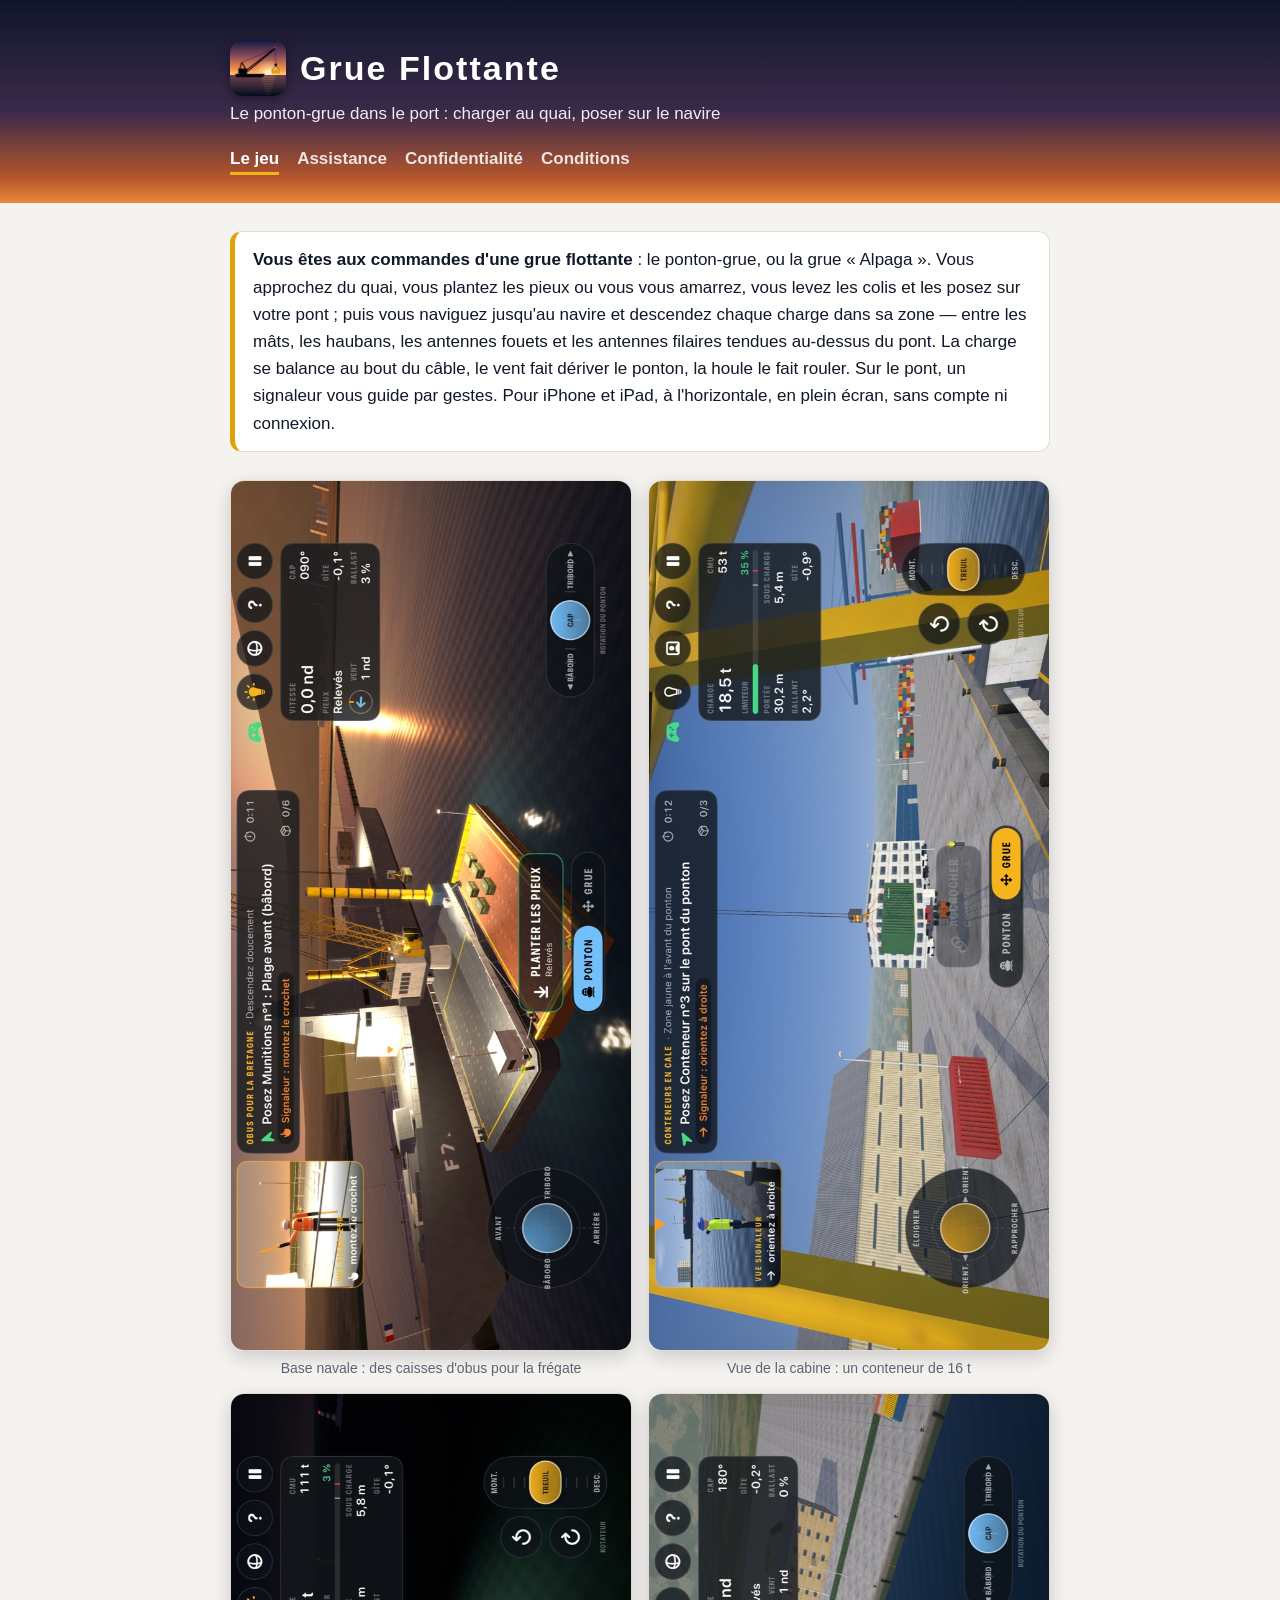
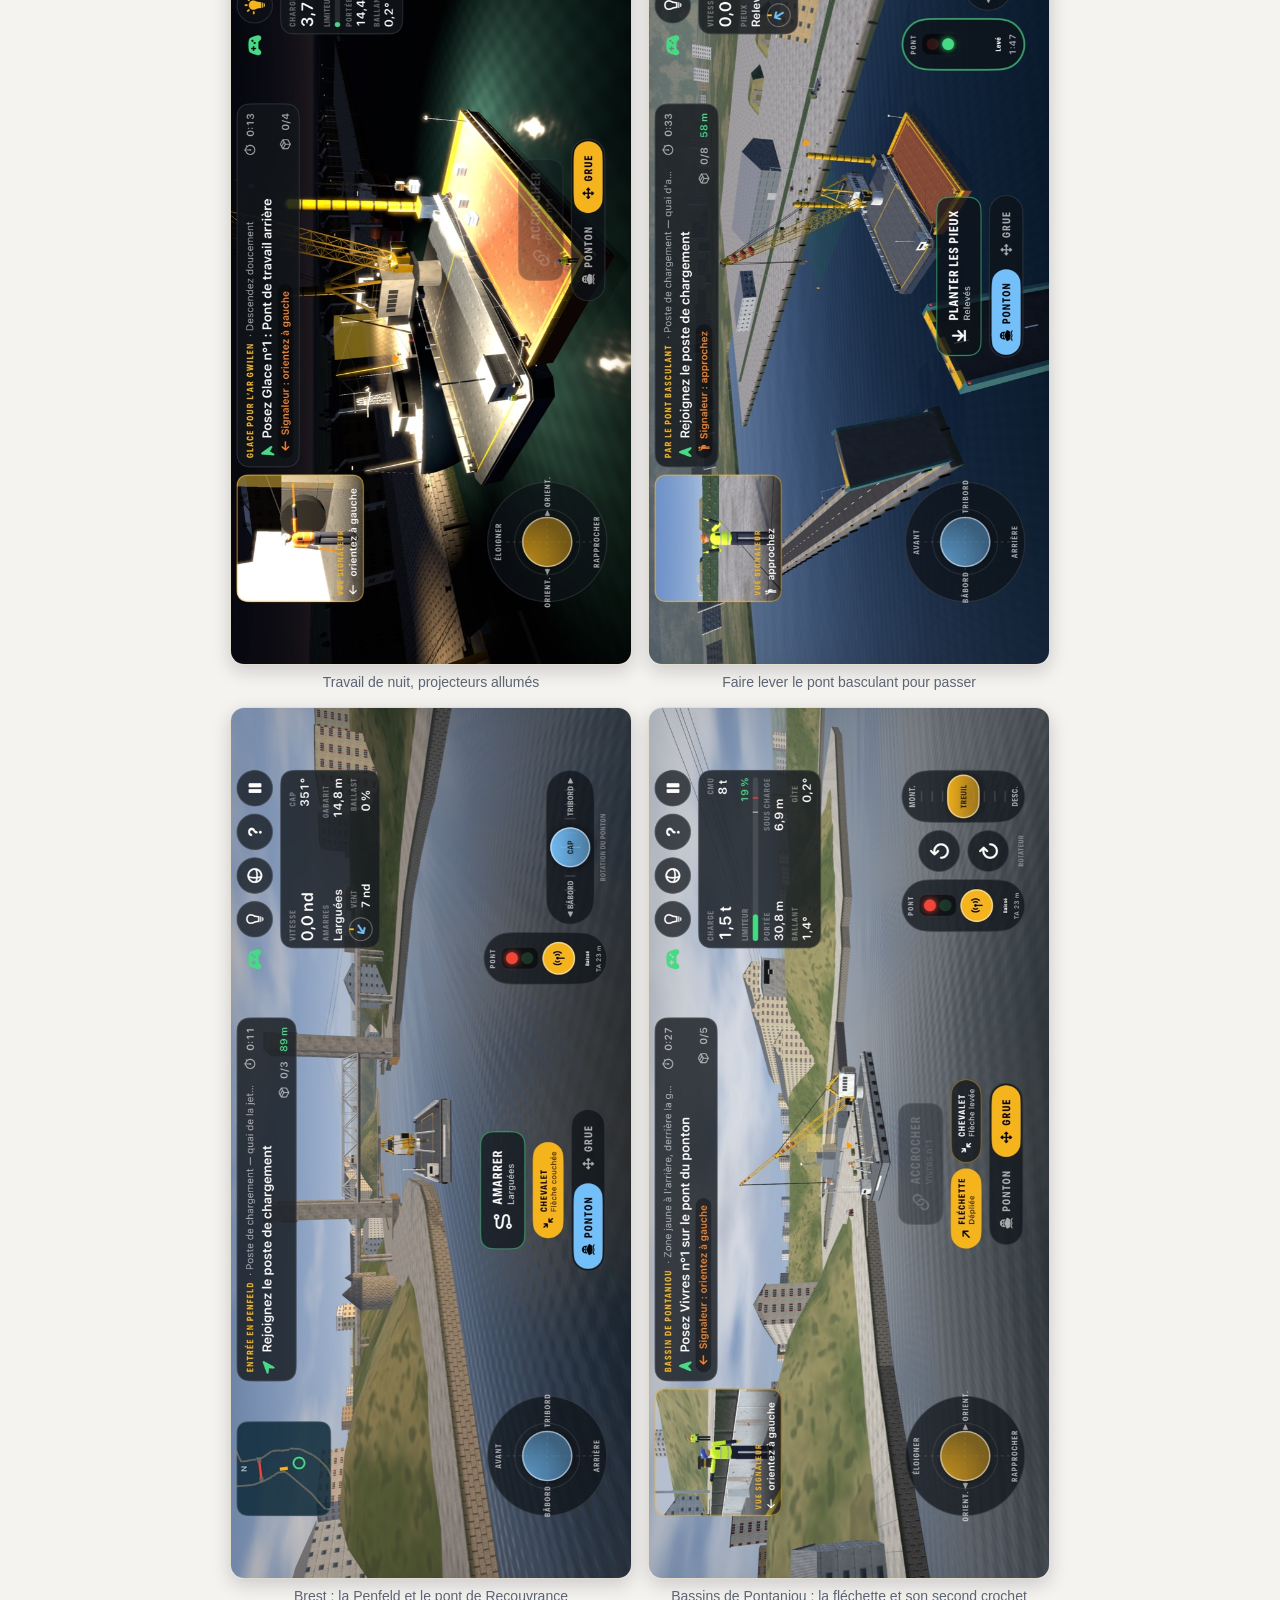
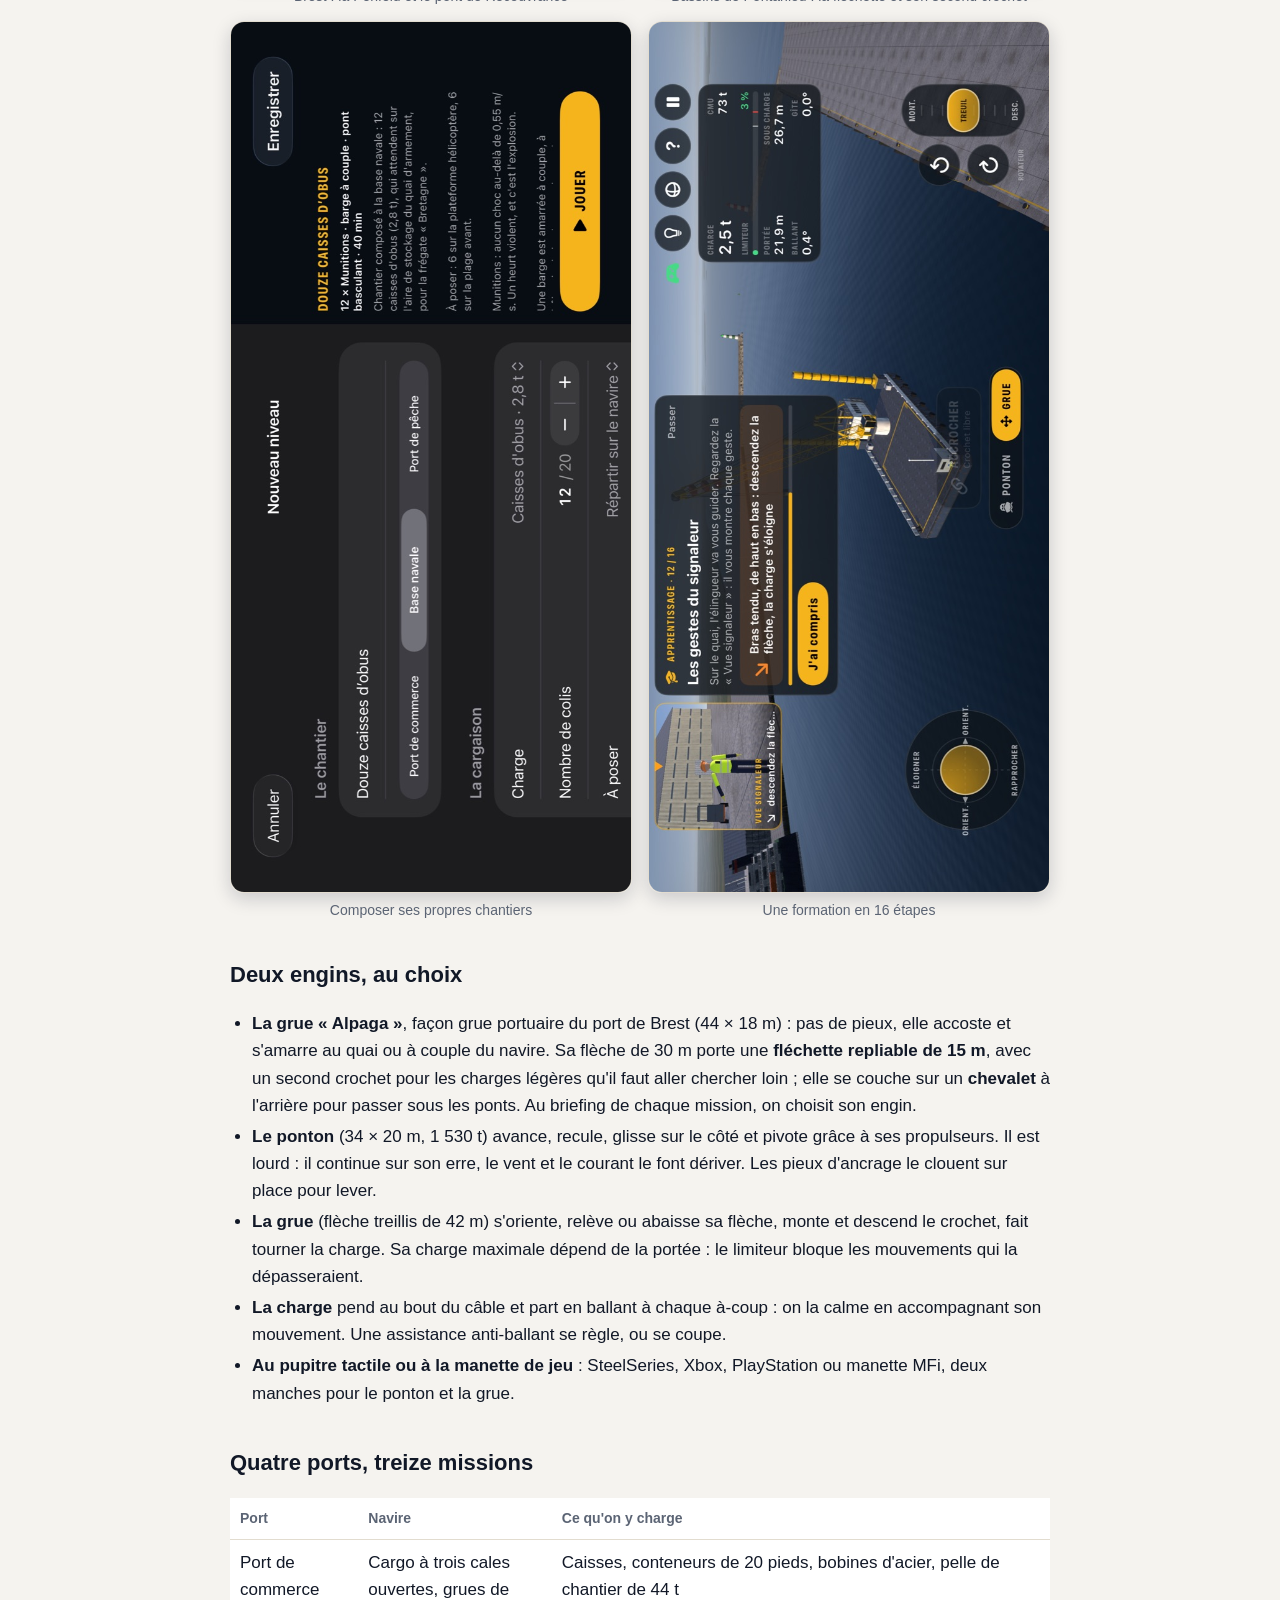
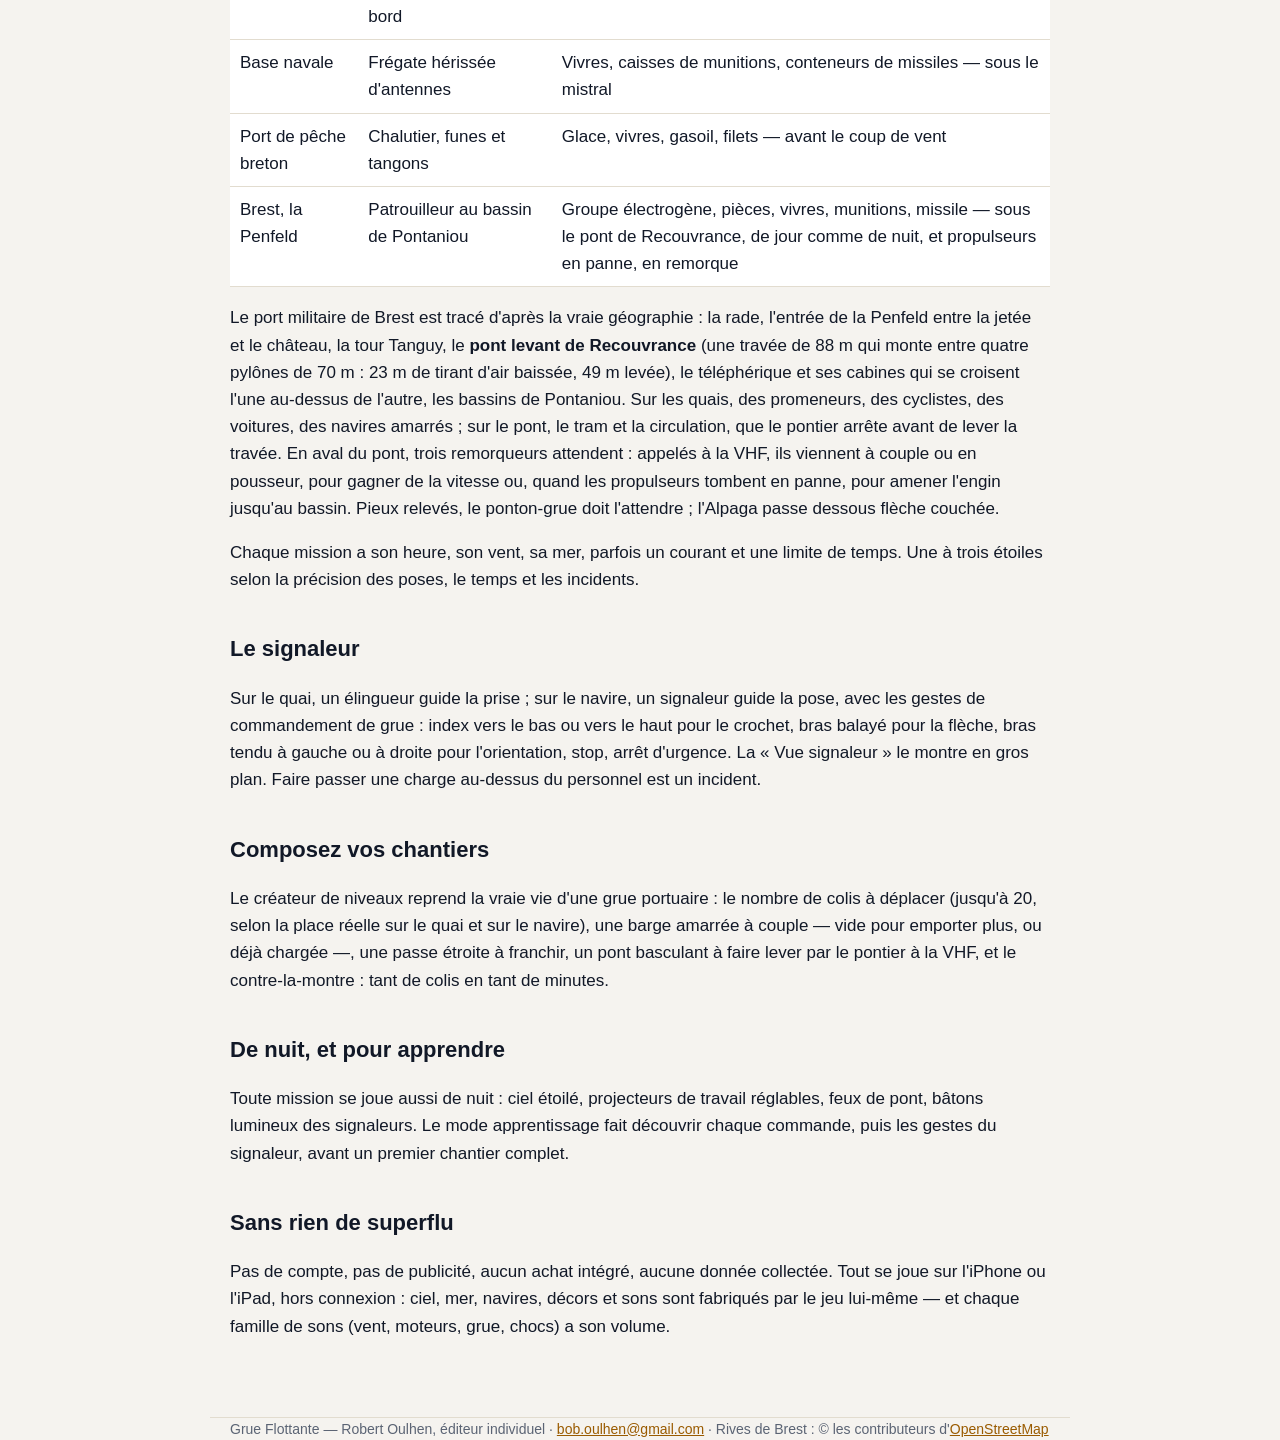
==== commit 505fc504: "Remorqueurs de Brest et « Panne en Penfeld » : présentation et assistance Treize missions ; les remo" ====
--- a/index.html
+++ b/index.html
@@ -71,7 +71,7 @@
     manette MFi, deux manches pour le ponton et la grue.</li>
   </ul>
 
-  <h2>Quatre ports, douze missions</h2>
+  <h2>Quatre ports, treize missions</h2>
   <table>
     <tr><th>Port</th><th>Navire</th><th>Ce qu'on y charge</th></tr>
     <tr><td>Port de commerce</td><td>Cargo à trois cales ouvertes, grues de bord</td><td>Caisses, conteneurs
@@ -81,14 +81,17 @@
     <tr><td>Port de pêche breton</td><td>Chalutier, funes et tangons</td><td>Glace, vivres, gasoil,
     filets — avant le coup de vent</td></tr>
     <tr><td>Brest, la Penfeld</td><td>Patrouilleur au bassin de Pontaniou</td><td>Groupe électrogène,
-    pièces, vivres, munitions, missile — sous le pont de Recouvrance, de jour comme de nuit</td></tr>
+    pièces, vivres, munitions, missile — sous le pont de Recouvrance, de jour comme de nuit, et propulseurs
+    en panne, en remorque</td></tr>
   </table>
   <p>Le port militaire de Brest est tracé d'après la vraie géographie : la rade, l'entrée de la
   Penfeld entre la jetée et le château, la tour Tanguy, le <strong>pont levant de Recouvrance</strong>
   (une travée de 88 m qui monte entre quatre pylônes de 70 m : 23 m de tirant d'air baissée, 49 m
   levée), le téléphérique et ses cabines qui se croisent l'une au-dessus de l'autre, les bassins de
-  Pontaniou. Sur les quais, des promeneurs, des cyclistes, des voitures ; sur le pont, le tram et la
-  circulation, que le pontier arrête avant de lever la travée. Pieux relevés, le ponton-grue doit
+  Pontaniou. Sur les quais, des promeneurs, des cyclistes, des voitures, des navires amarrés ; sur le
+  pont, le tram et la circulation, que le pontier arrête avant de lever la travée. En aval du pont,
+  trois remorqueurs attendent : appelés à la VHF, ils viennent à couple ou en pousseur, pour gagner de la
+  vitesse ou, quand les propulseurs tombent en panne, pour amener l'engin jusqu'au bassin. Pieux relevés, le ponton-grue doit
   l'attendre ; l'Alpaga passe dessous flèche couchée.</p>
   <p>Chaque mission a son heure, son vent, sa mer, parfois un courant et une limite de temps. Une à
   trois étoiles selon la précision des poses, le temps et les incidents.</p>
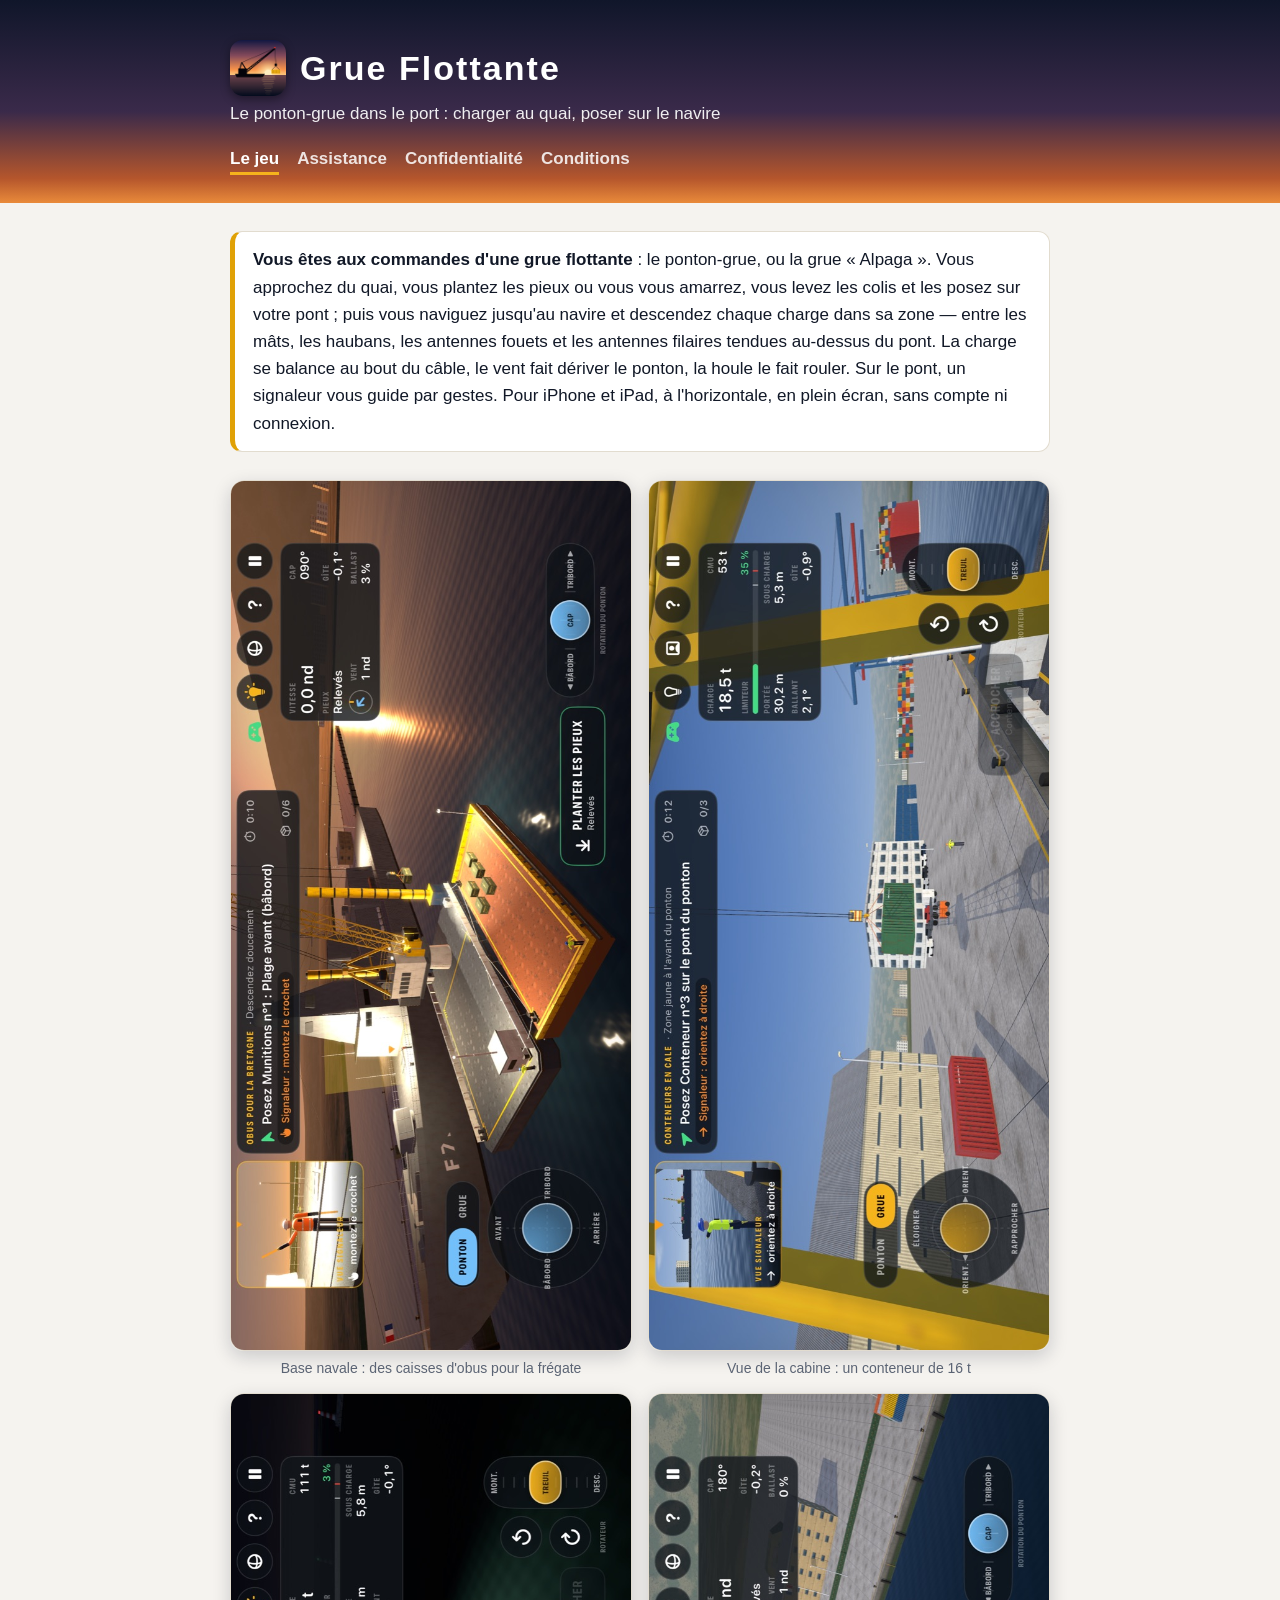
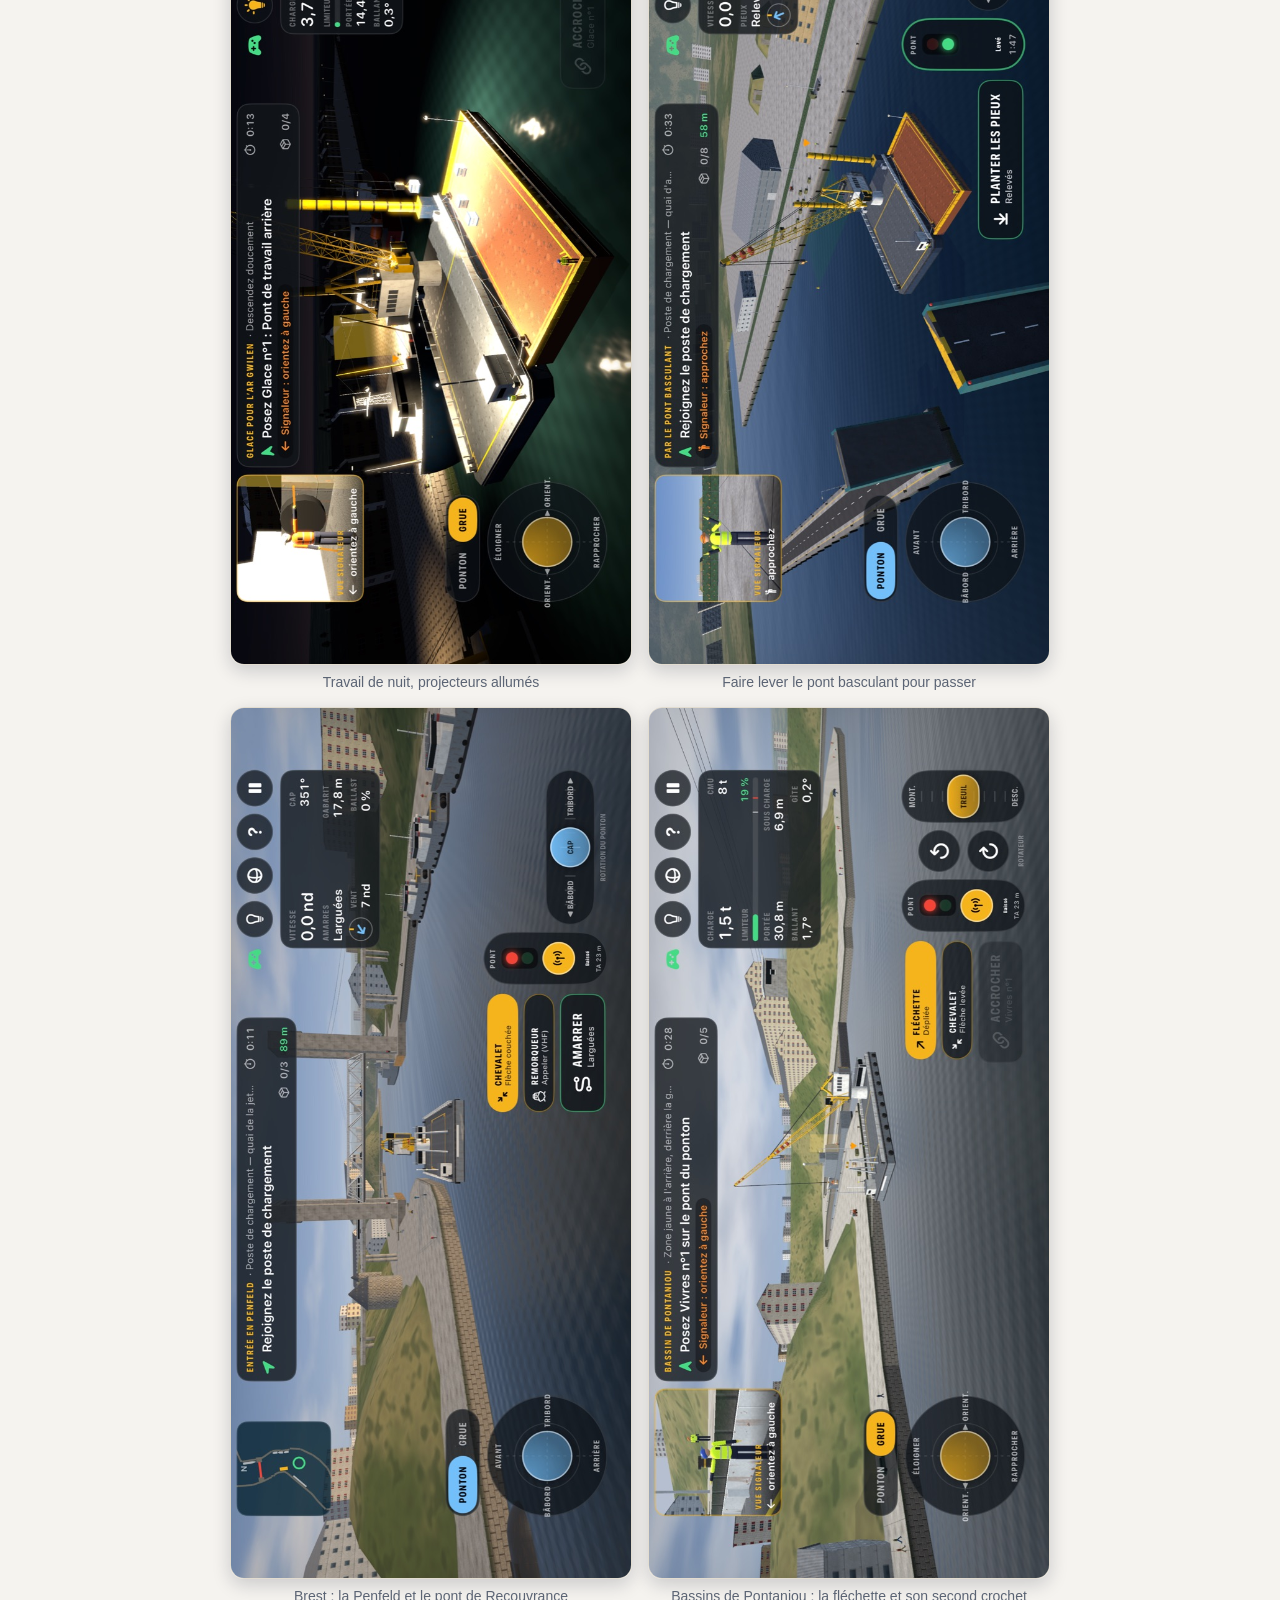
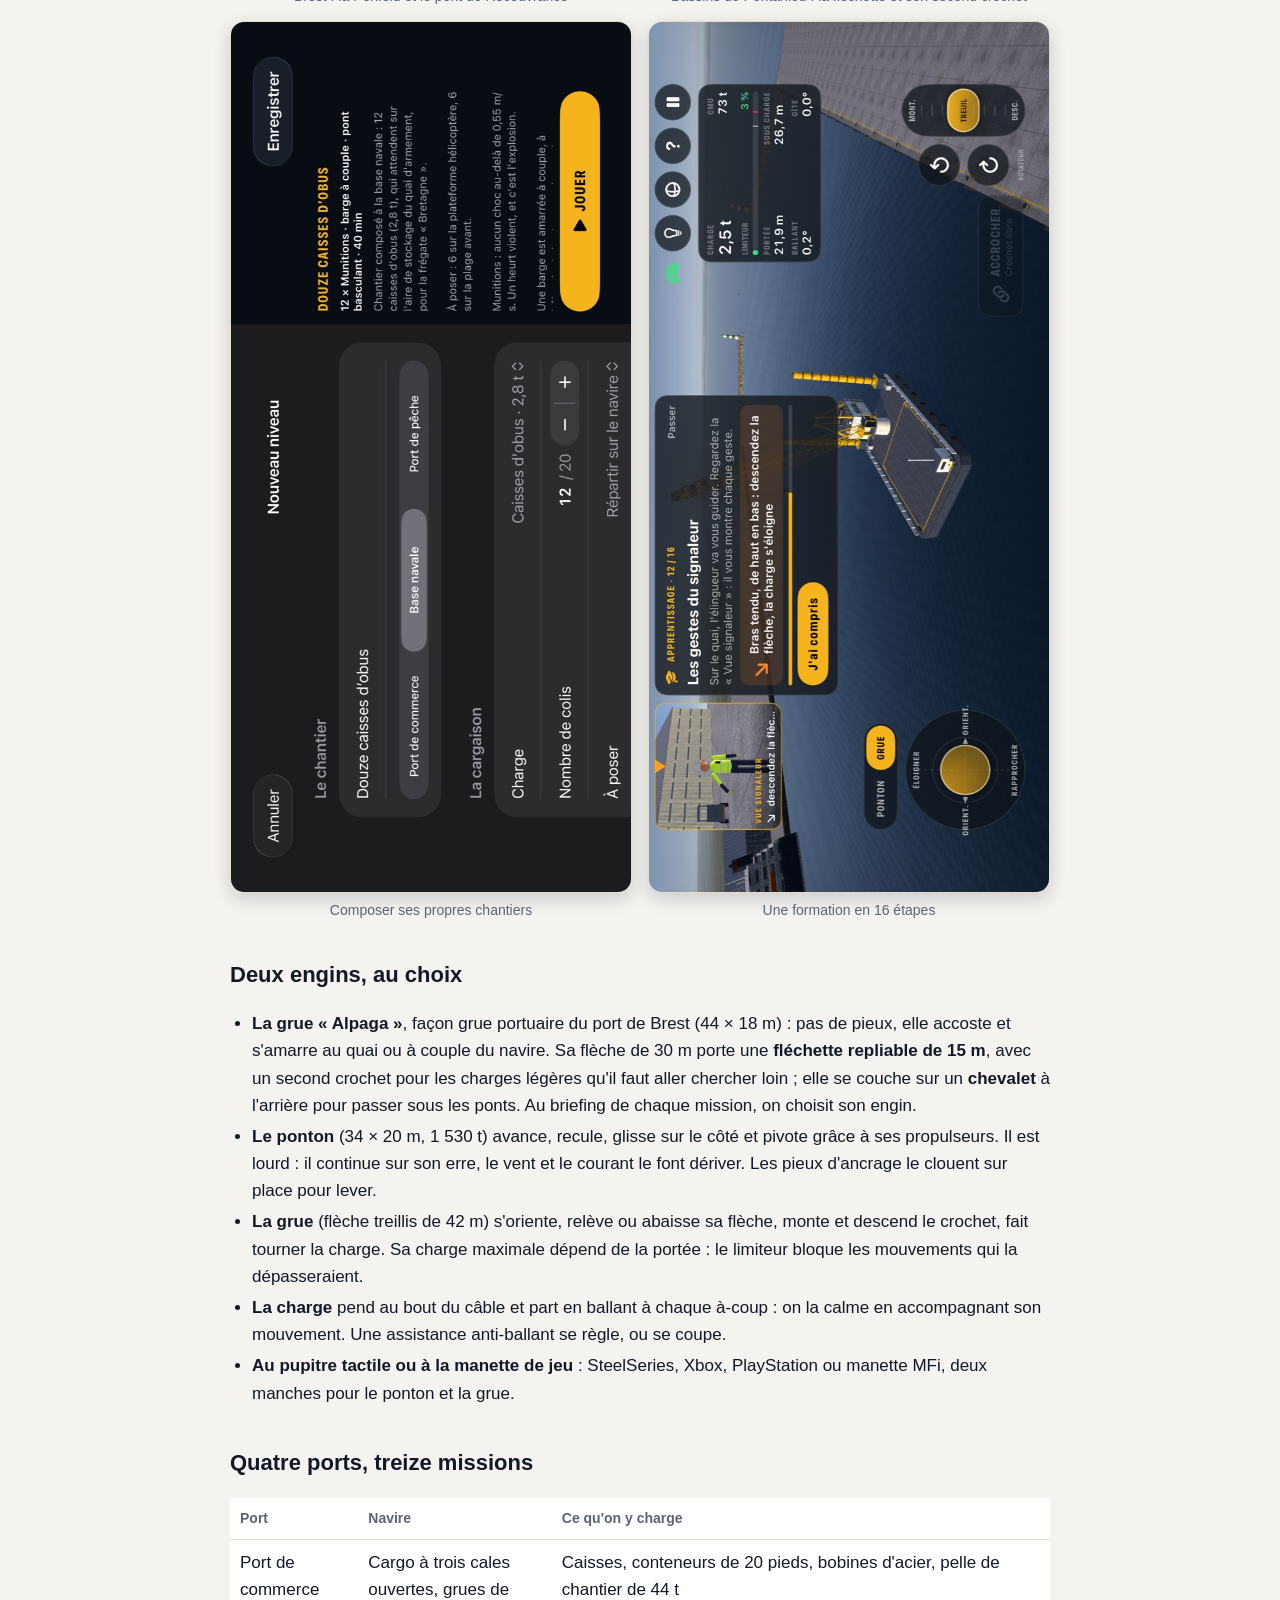
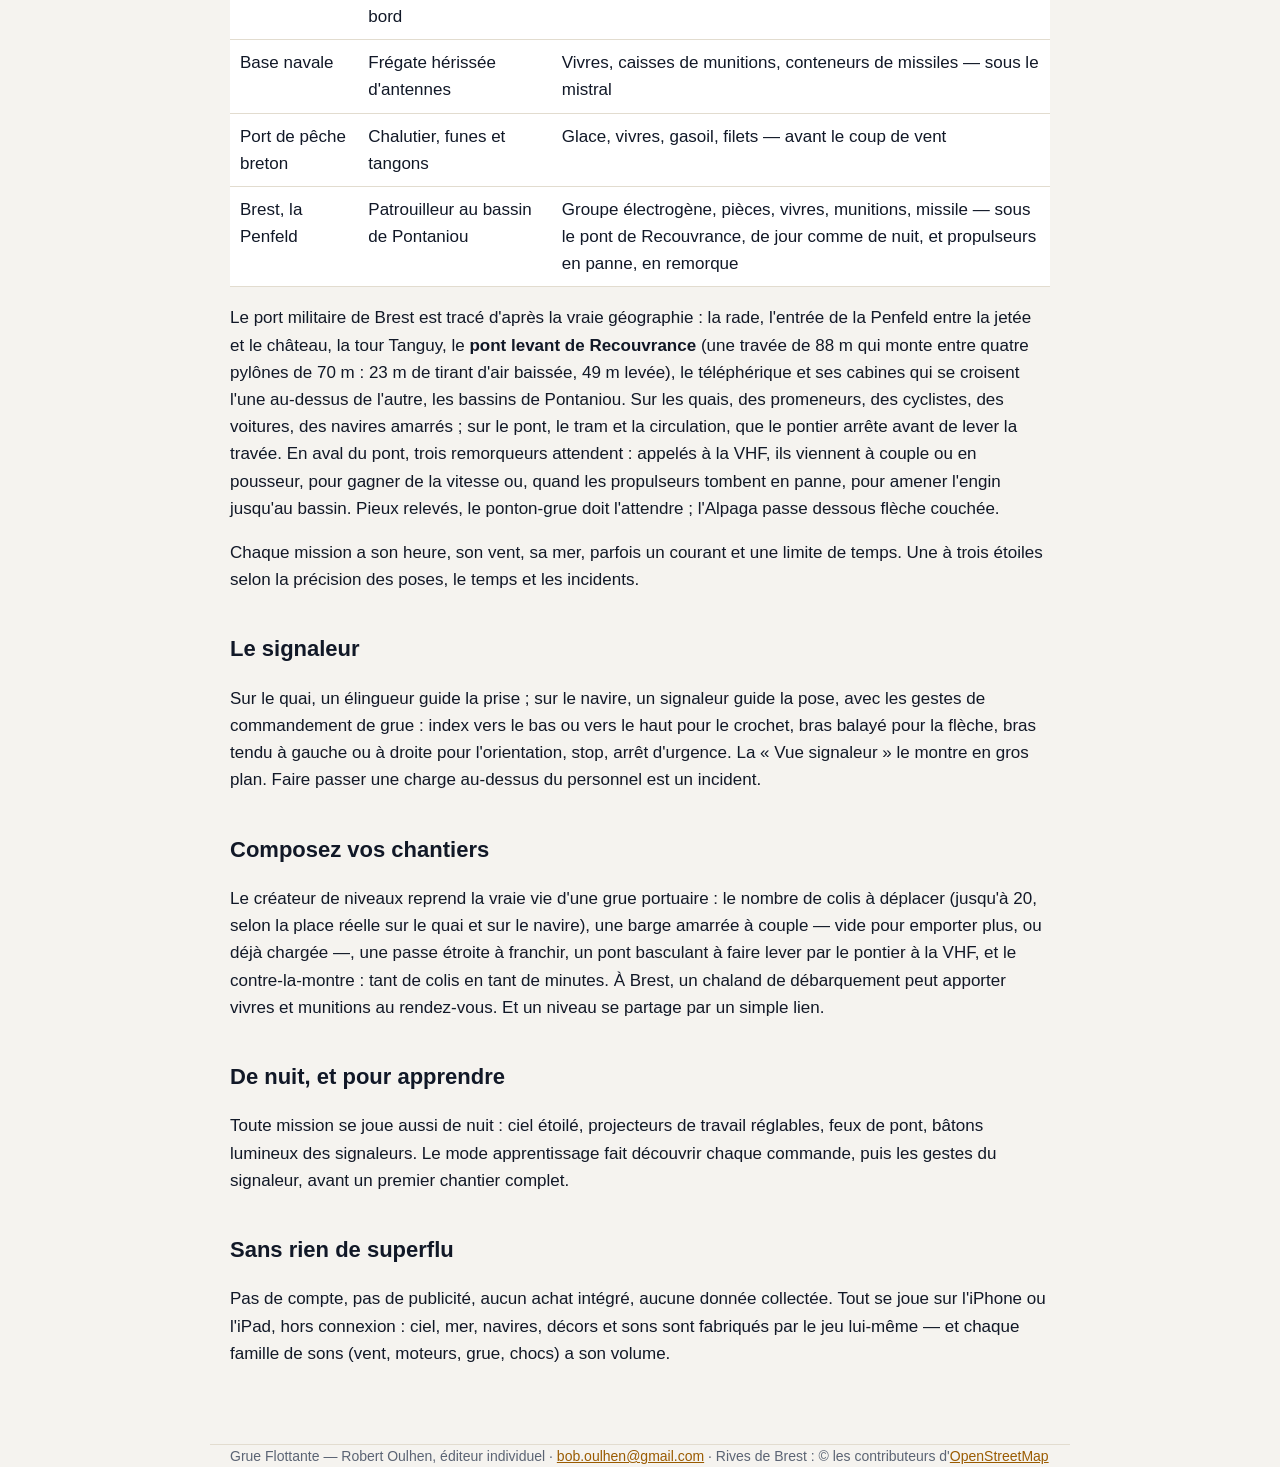
==== commit 067010c2: "Niveaux partagés : page niveau.html ; chaland et partage dans l'assistance ; confidentialité - nivea" ====
--- a/index.html
+++ b/index.html
@@ -106,7 +106,9 @@
   <p>Le créateur de niveaux reprend la vraie vie d'une grue portuaire : le nombre de colis à déplacer
   (jusqu'à 20, selon la place réelle sur le quai et sur le navire), une barge amarrée à couple — vide pour
   emporter plus, ou déjà chargée —, une passe étroite à franchir, un pont basculant à faire lever par le
-  pontier à la VHF, et le contre-la-montre : tant de colis en tant de minutes.</p>
+  pontier à la VHF, et le contre-la-montre : tant de colis en tant de minutes. À Brest, un chaland de
+  débarquement peut apporter vivres et munitions au rendez-vous. Et un niveau se partage par un simple
+  lien.</p>
 
   <h2>De nuit, et pour apprendre</h2>
   <p>Toute mission se joue aussi de nuit : ciel étoilé, projecteurs de travail réglables, feux de pont,
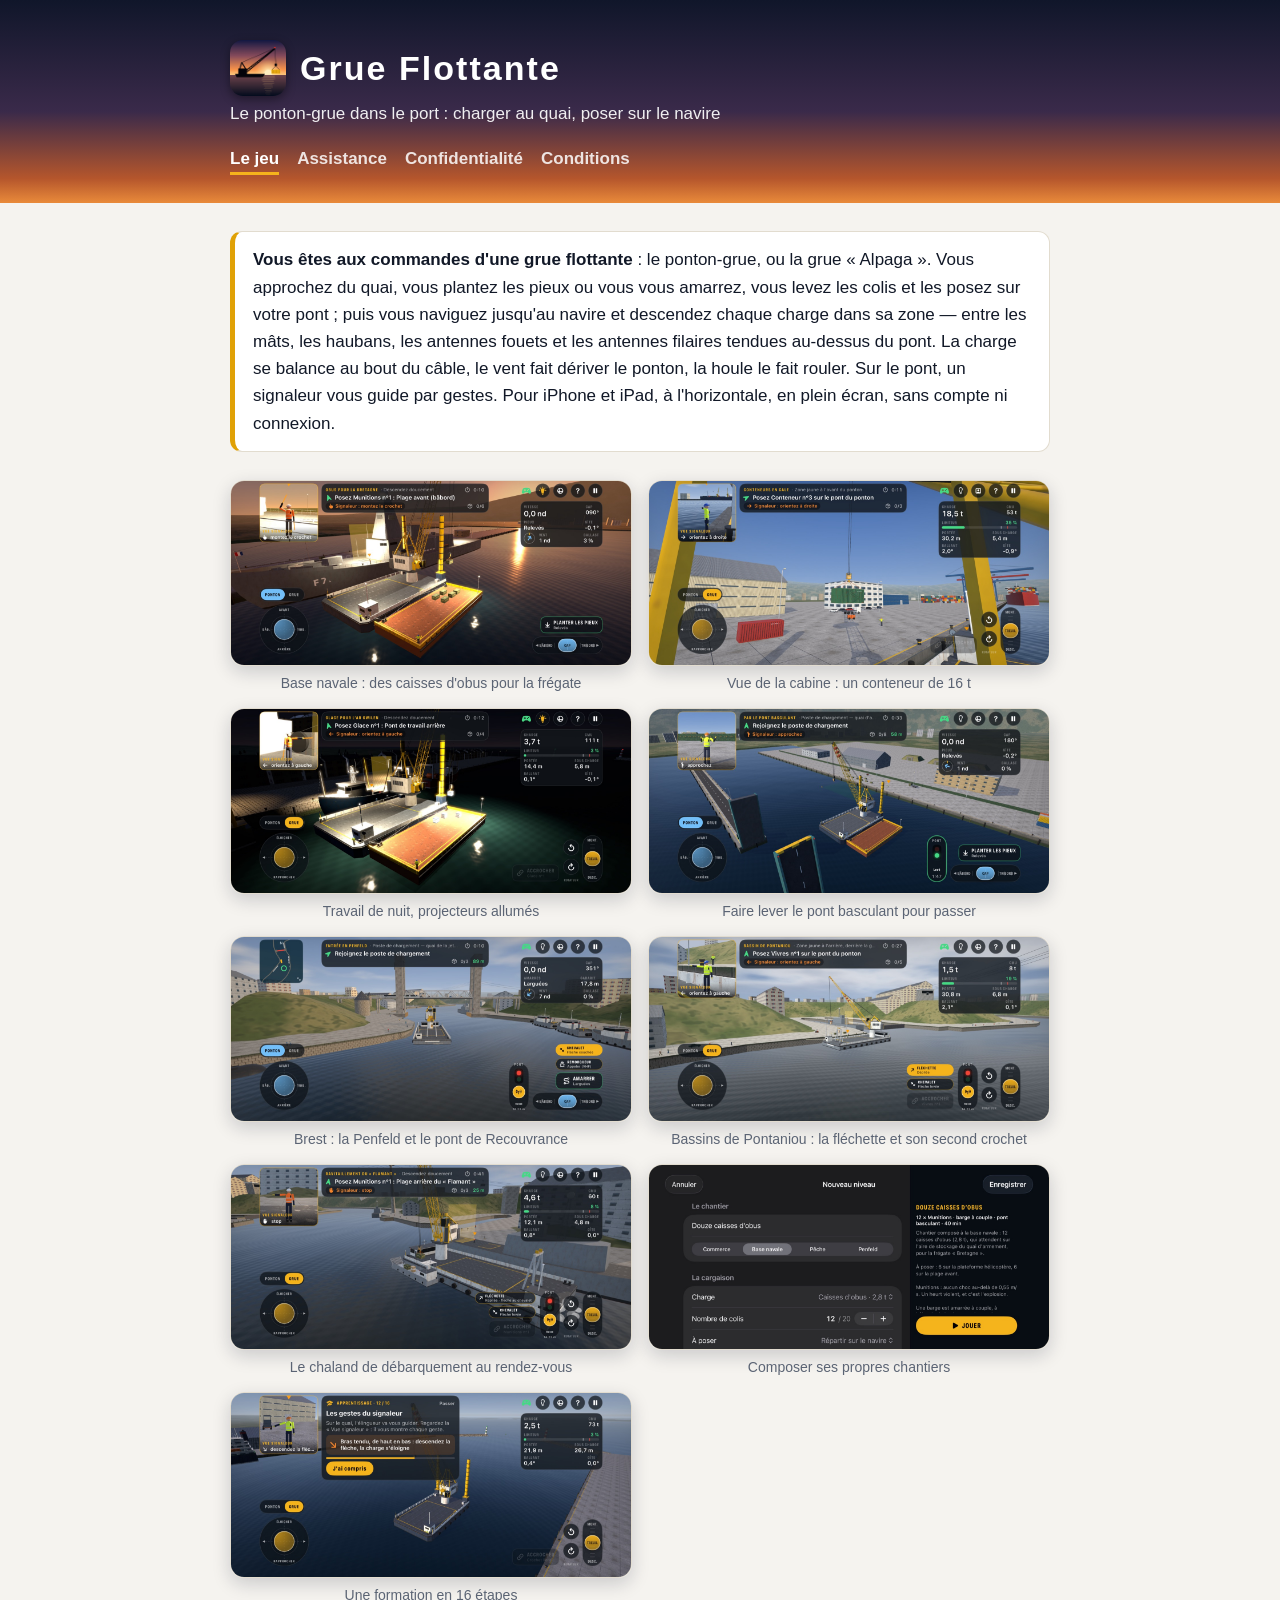
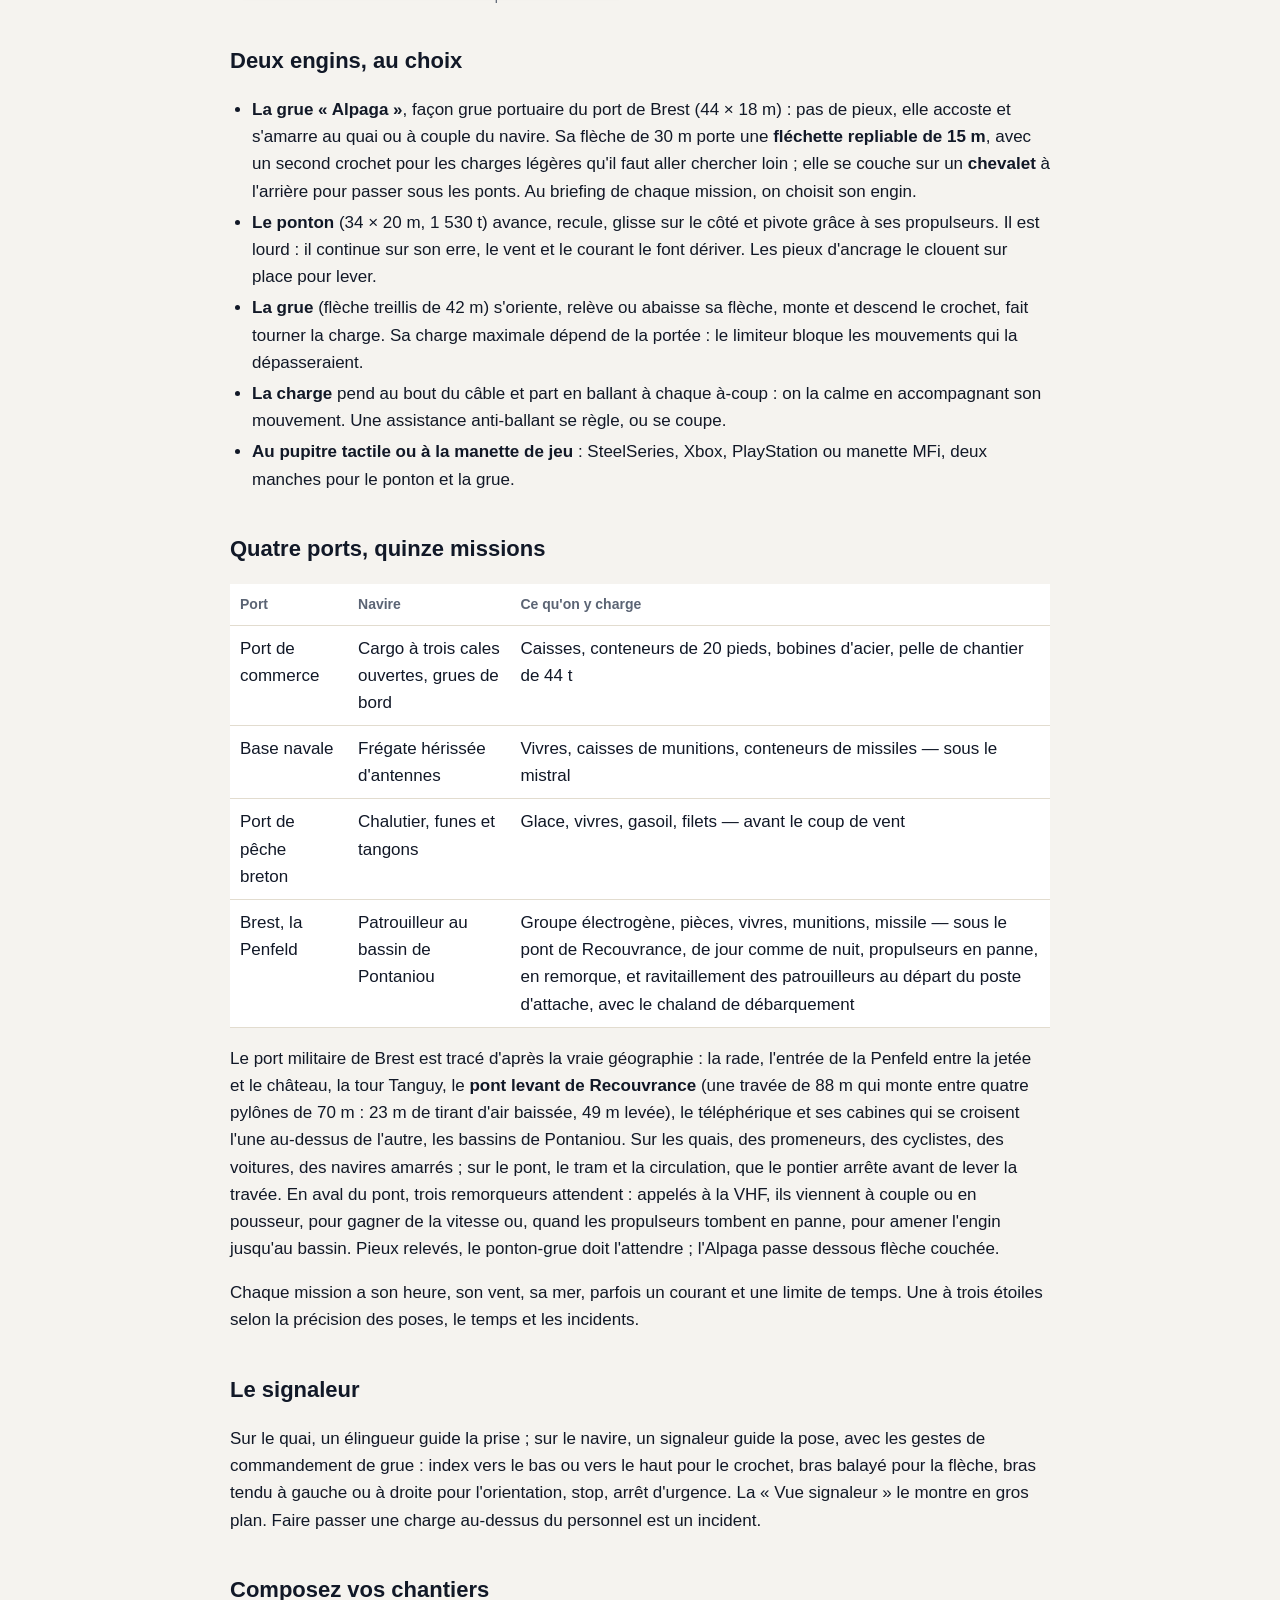
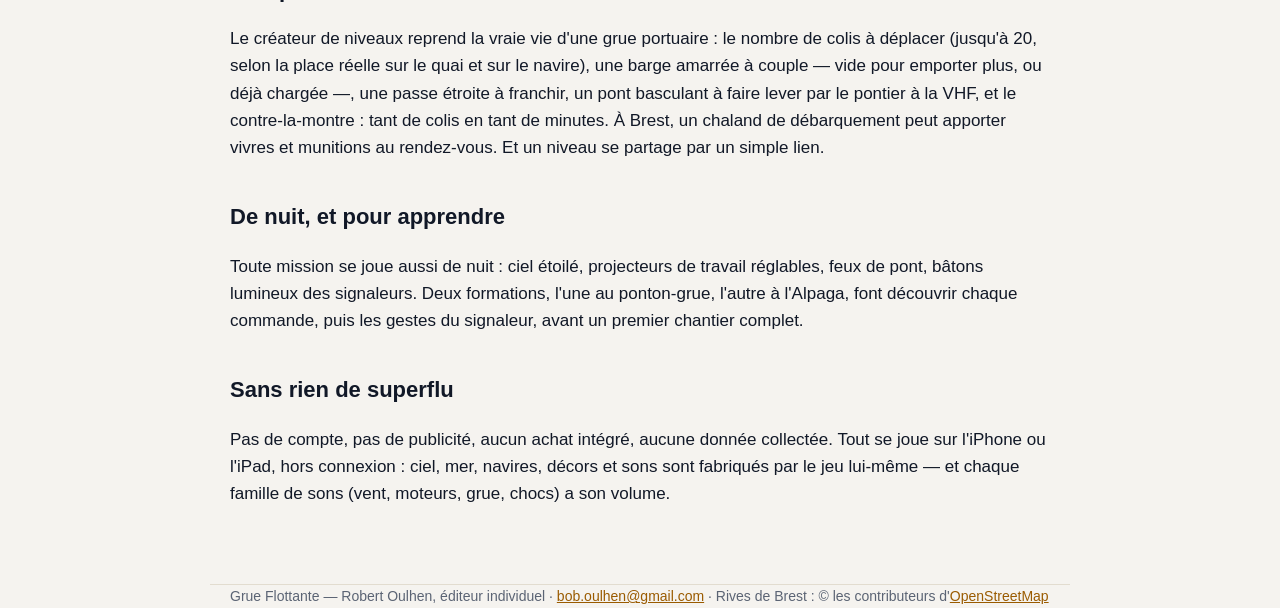
==== commit 45fa2a93: "Images remises à l'horizontale, chaland, mission VHF, klaxon et lumières de l'Alpaga - Les images de" ====
--- a/index.html
+++ b/index.html
@@ -46,6 +46,8 @@
       <figcaption>Brest : la Penfeld et le pont de Recouvrance</figcaption></figure>
     <figure><img src="images/pontaniou.jpg" alt="La grue Alpaga amarrée devant les bassins de Pontaniou, fléchette dépliée, lève une palette de vivres ; le patrouilleur attend dans le bassin n°2." loading="lazy" width="1400" height="644">
       <figcaption>Bassins de Pontaniou : la fléchette et son second crochet</figcaption></figure>
+    <figure><img src="images/chaland.jpg" alt="Le chaland de débarquement à couple de la grue Alpaga, le long d'un patrouilleur : la grue transborde une caisse de munitions ; vivres et munitions attendent sur le pont du chaland." loading="lazy" width="1400" height="644">
+      <figcaption>Le chaland de débarquement au rendez-vous</figcaption></figure>
     <figure><img src="images/createur.jpg" alt="L'écran de création de niveau : douze caisses d'obus, barge à couple, pont basculant, contre la montre en 40 minutes ; à droite, le briefing de la mission." loading="lazy" width="1400" height="644">
       <figcaption>Composer ses propres chantiers</figcaption></figure>
     <figure><img src="images/apprentissage.jpg" alt="Mode apprentissage, étape 12 sur 16 : le moniteur présente les gestes du signaleur, que la vue signaleur montre en gros plan." loading="lazy" width="1400" height="644">
@@ -71,7 +73,7 @@
     manette MFi, deux manches pour le ponton et la grue.</li>
   </ul>
 
-  <h2>Quatre ports, treize missions</h2>
+  <h2>Quatre ports, quinze missions</h2>
   <table>
     <tr><th>Port</th><th>Navire</th><th>Ce qu'on y charge</th></tr>
     <tr><td>Port de commerce</td><td>Cargo à trois cales ouvertes, grues de bord</td><td>Caisses, conteneurs
@@ -81,8 +83,9 @@
     <tr><td>Port de pêche breton</td><td>Chalutier, funes et tangons</td><td>Glace, vivres, gasoil,
     filets — avant le coup de vent</td></tr>
     <tr><td>Brest, la Penfeld</td><td>Patrouilleur au bassin de Pontaniou</td><td>Groupe électrogène,
-    pièces, vivres, munitions, missile — sous le pont de Recouvrance, de jour comme de nuit, et propulseurs
-    en panne, en remorque</td></tr>
+    pièces, vivres, munitions, missile — sous le pont de Recouvrance, de jour comme de nuit, propulseurs
+    en panne, en remorque, et ravitaillement des patrouilleurs au départ du poste d'attache, avec le chaland
+    de débarquement</td></tr>
   </table>
   <p>Le port militaire de Brest est tracé d'après la vraie géographie : la rade, l'entrée de la
   Penfeld entre la jetée et le château, la tour Tanguy, le <strong>pont levant de Recouvrance</strong>
@@ -112,8 +115,8 @@
 
   <h2>De nuit, et pour apprendre</h2>
   <p>Toute mission se joue aussi de nuit : ciel étoilé, projecteurs de travail réglables, feux de pont,
-  bâtons lumineux des signaleurs. Le mode apprentissage fait découvrir chaque commande, puis les gestes du
-  signaleur, avant un premier chantier complet.</p>
+  bâtons lumineux des signaleurs. Deux formations, l'une au ponton-grue, l'autre à l'Alpaga, font découvrir
+  chaque commande, puis les gestes du signaleur, avant un premier chantier complet.</p>
 
   <h2>Sans rien de superflu</h2>
   <p>Pas de compte, pas de publicité, aucun achat intégré, aucune donnée collectée. Tout se joue sur
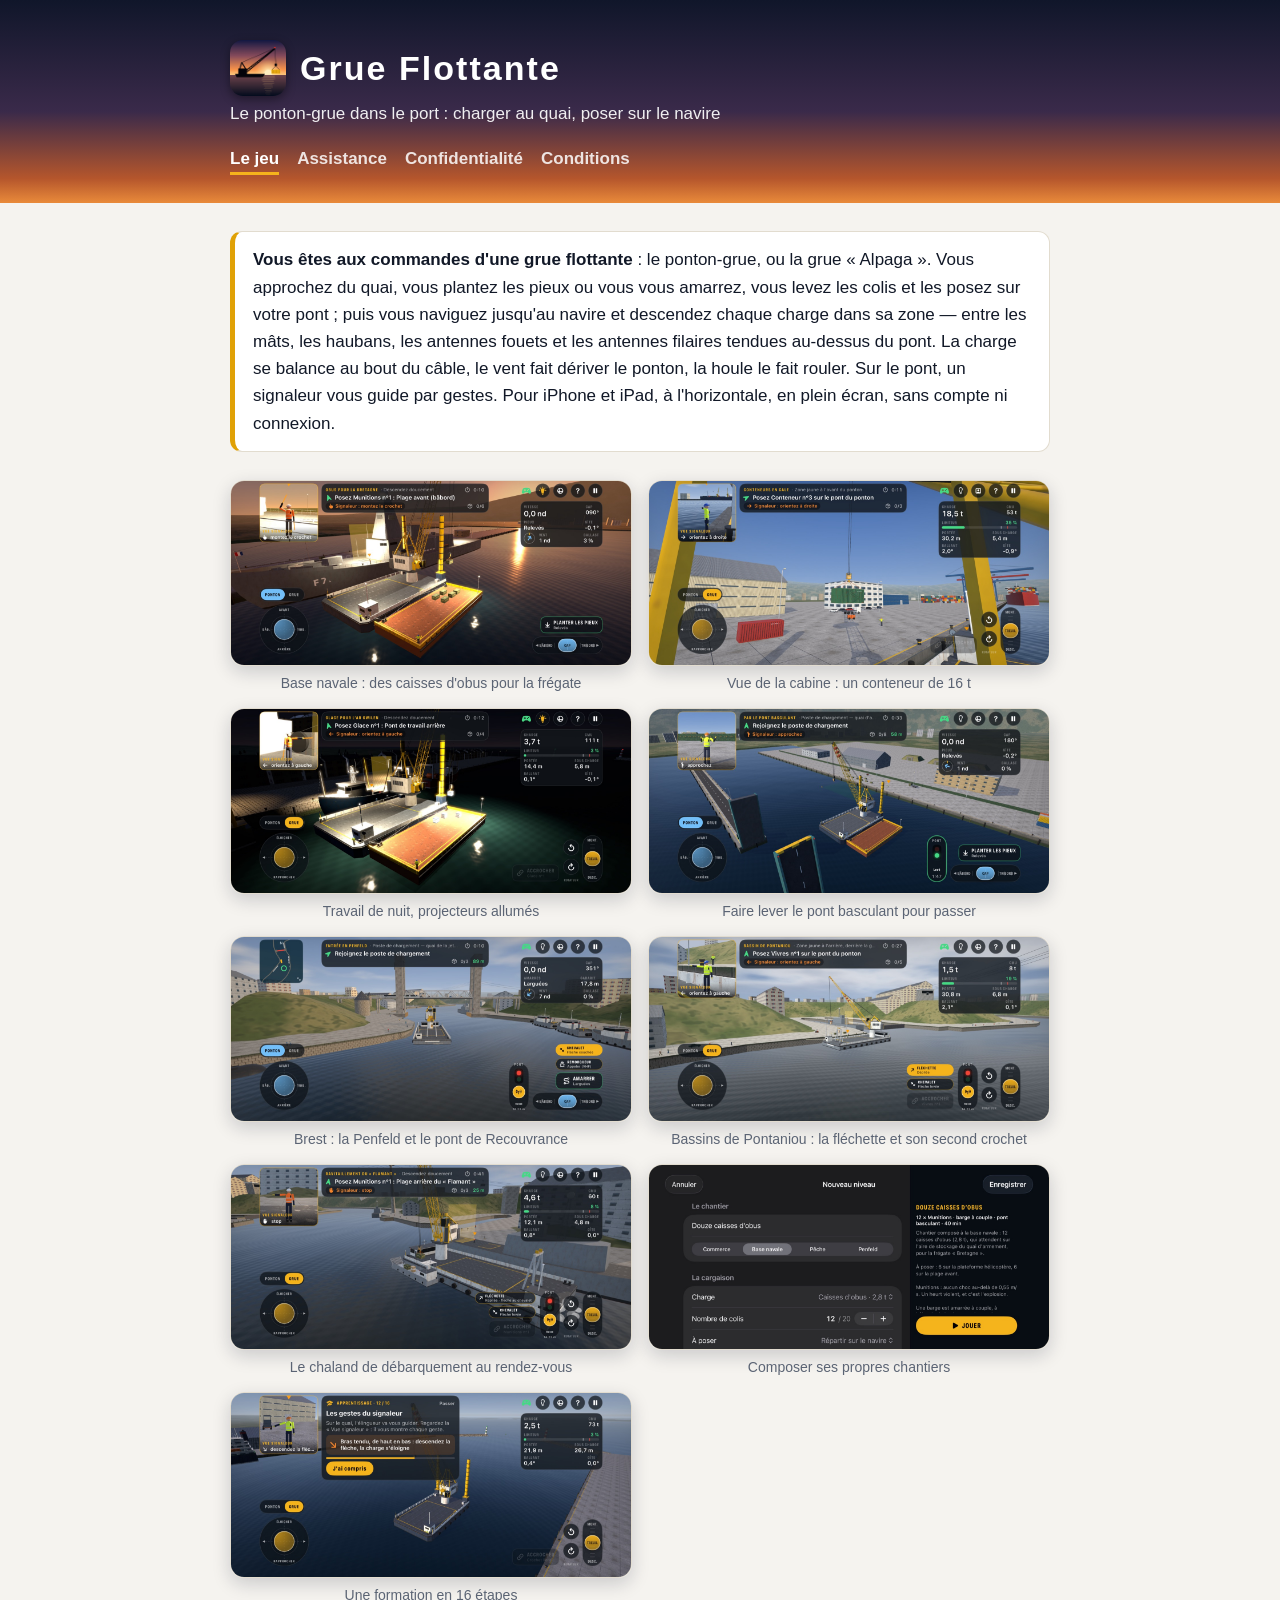
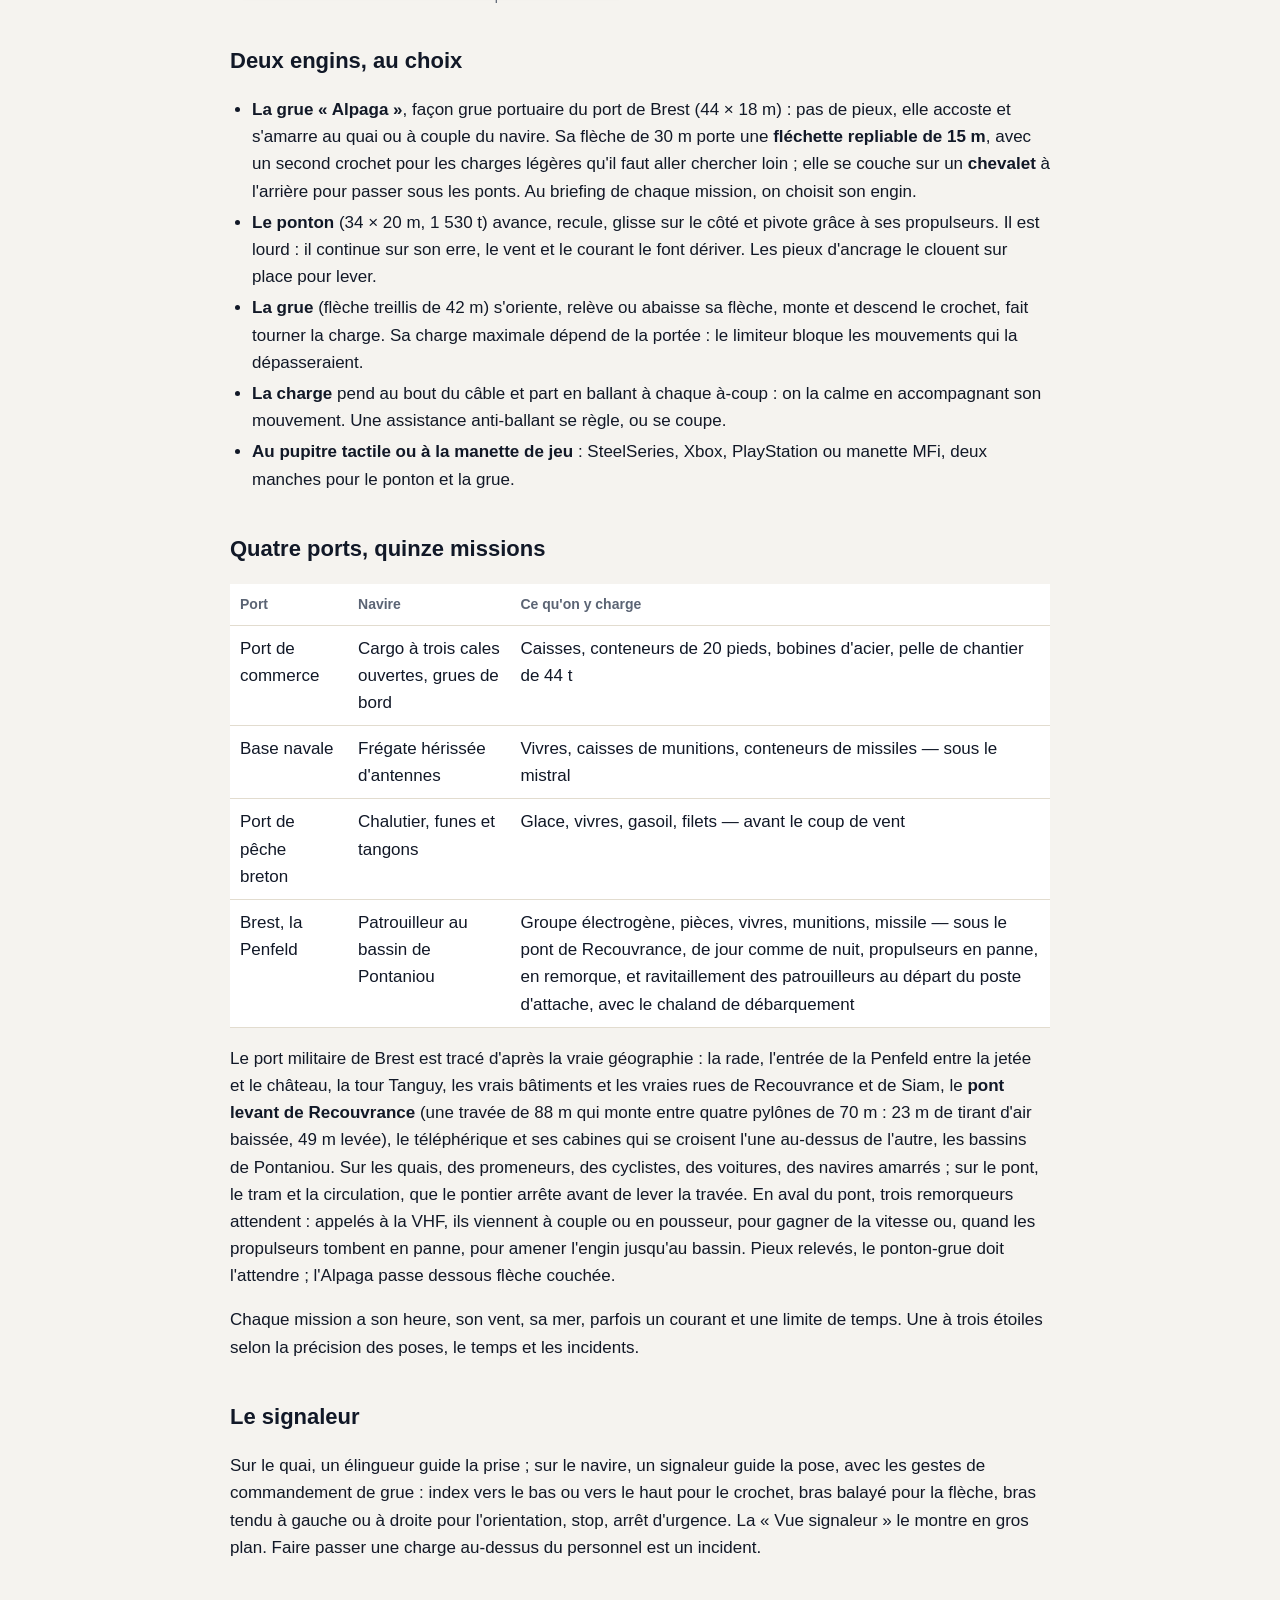
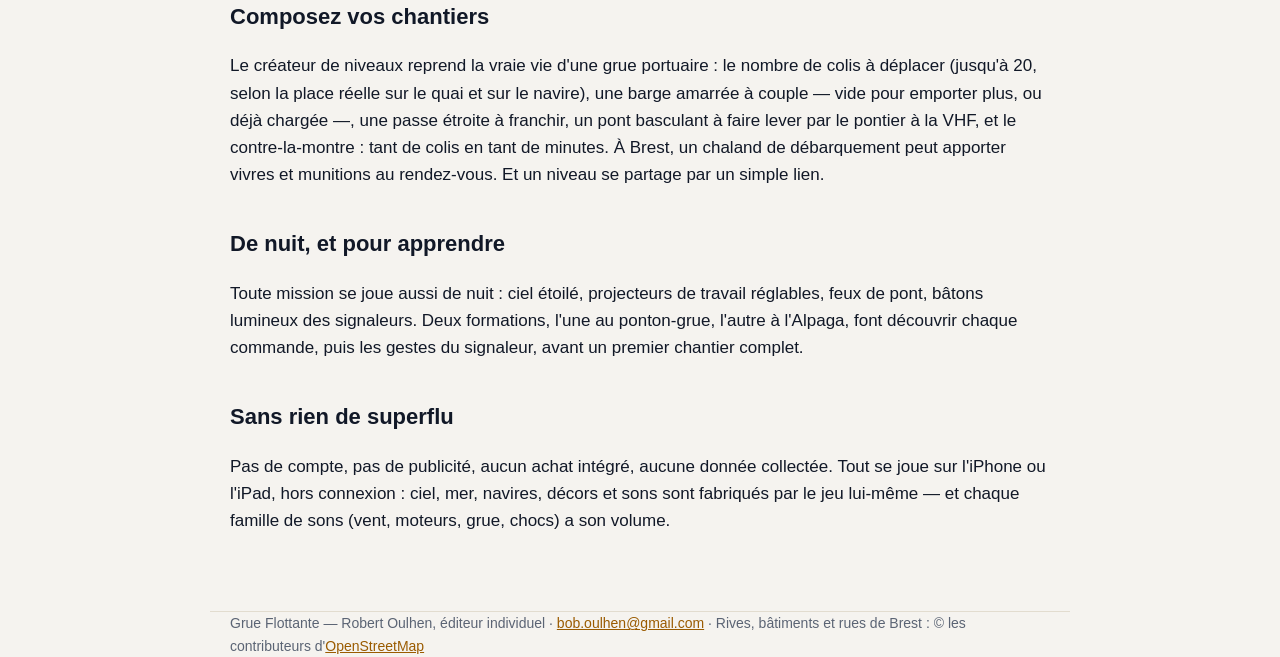
==== commit 25d4945c: "Brest : les vrais bâtiments et les vraies rues de Recouvrance et de Siam (OpenStreetMap) Co-Authored" ====
--- a/index.html
+++ b/index.html
@@ -88,7 +88,8 @@
     de débarquement</td></tr>
   </table>
   <p>Le port militaire de Brest est tracé d'après la vraie géographie : la rade, l'entrée de la
-  Penfeld entre la jetée et le château, la tour Tanguy, le <strong>pont levant de Recouvrance</strong>
+  Penfeld entre la jetée et le château, la tour Tanguy, les vrais bâtiments et les vraies rues de
+  Recouvrance et de Siam, le <strong>pont levant de Recouvrance</strong>
   (une travée de 88 m qui monte entre quatre pylônes de 70 m : 23 m de tirant d'air baissée, 49 m
   levée), le téléphérique et ses cabines qui se croisent l'une au-dessus de l'autre, les bassins de
   Pontaniou. Sur les quais, des promeneurs, des cyclistes, des voitures, des navires amarrés ; sur le
@@ -123,6 +124,6 @@
   l'iPhone ou l'iPad, hors connexion : ciel, mer, navires, décors et sons sont fabriqués par le jeu lui-même —
   et chaque famille de sons (vent, moteurs, grue, chocs) a son volume.</p>
 </main>
-<footer class="dedans">Grue Flottante — Robert Oulhen, éditeur individuel · <a href="mailto:bob.oulhen@gmail.com">bob.oulhen@gmail.com</a> · Rives de Brest : © les contributeurs d'<a href="https://www.openstreetmap.org/copyright">OpenStreetMap</a></footer>
+<footer class="dedans">Grue Flottante — Robert Oulhen, éditeur individuel · <a href="mailto:bob.oulhen@gmail.com">bob.oulhen@gmail.com</a> · Rives, bâtiments et rues de Brest : © les contributeurs d'<a href="https://www.openstreetmap.org/copyright">OpenStreetMap</a></footer>
 </body>
 </html>
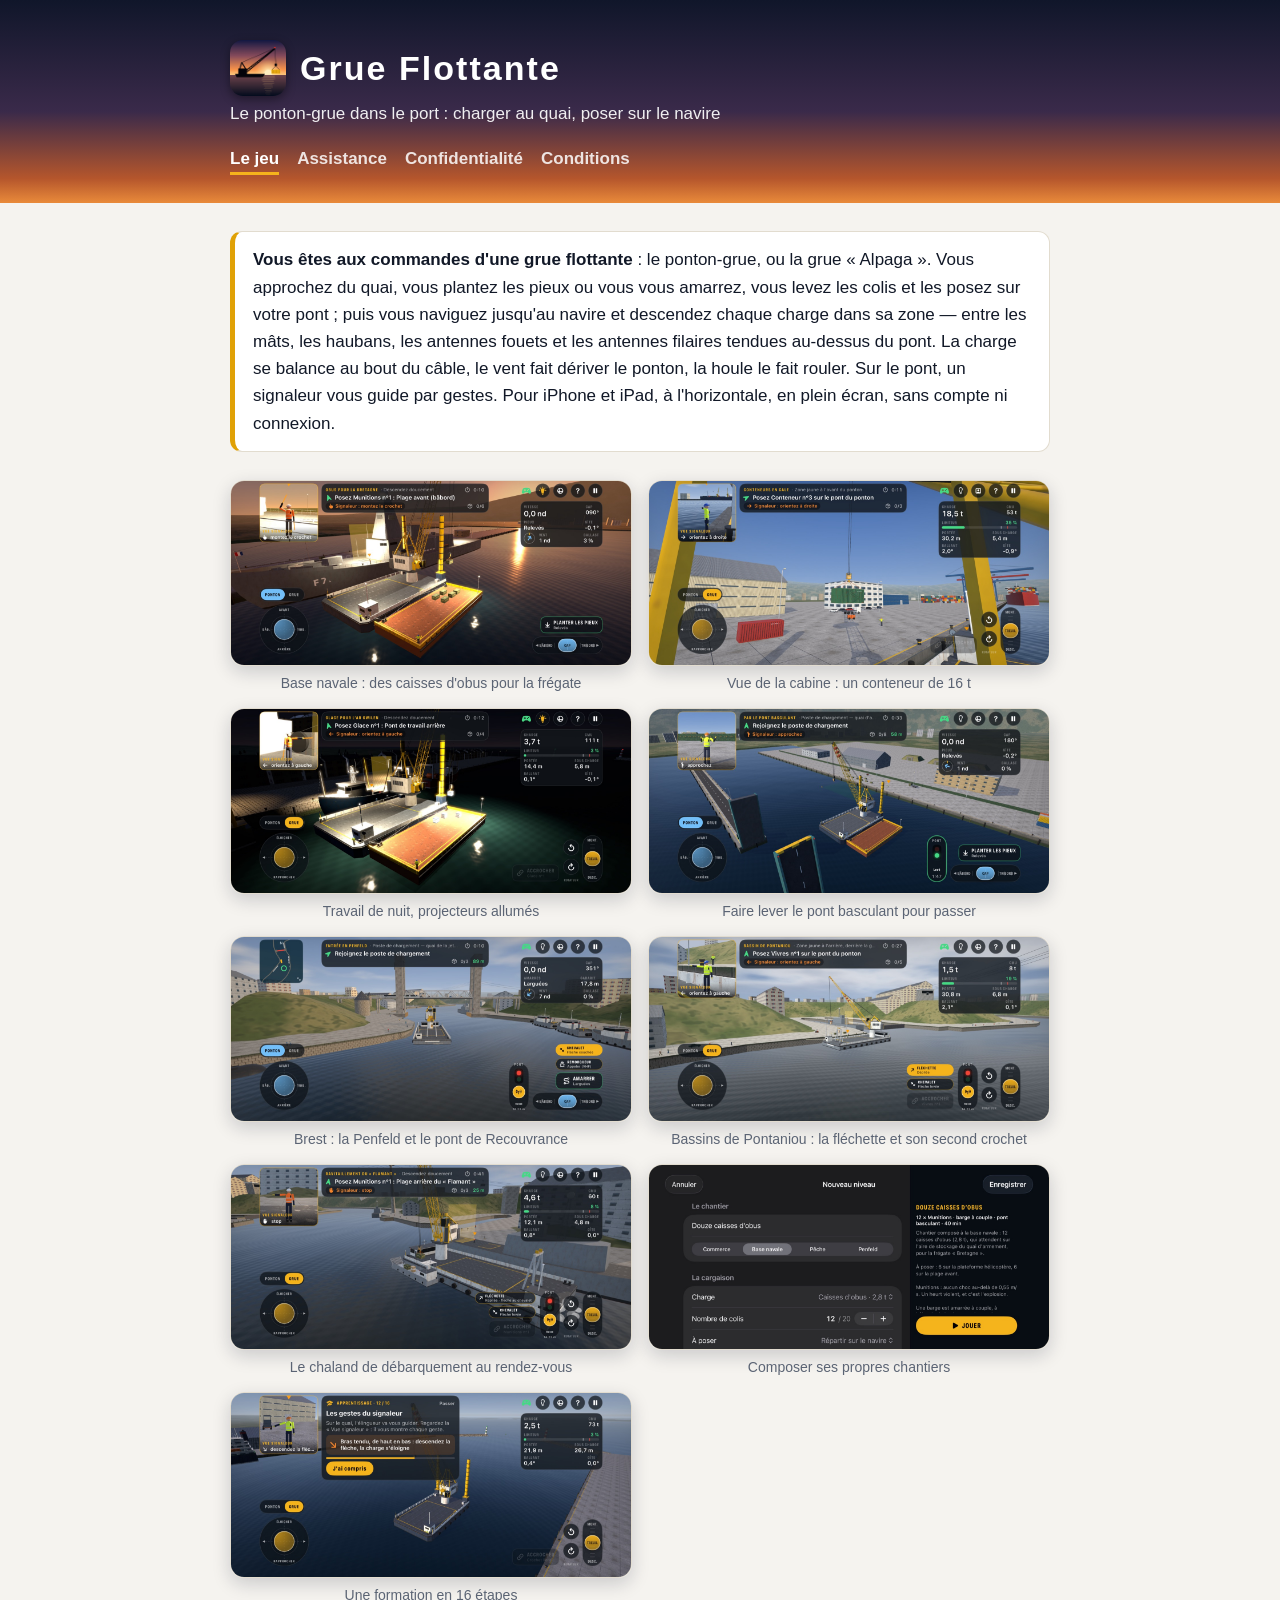
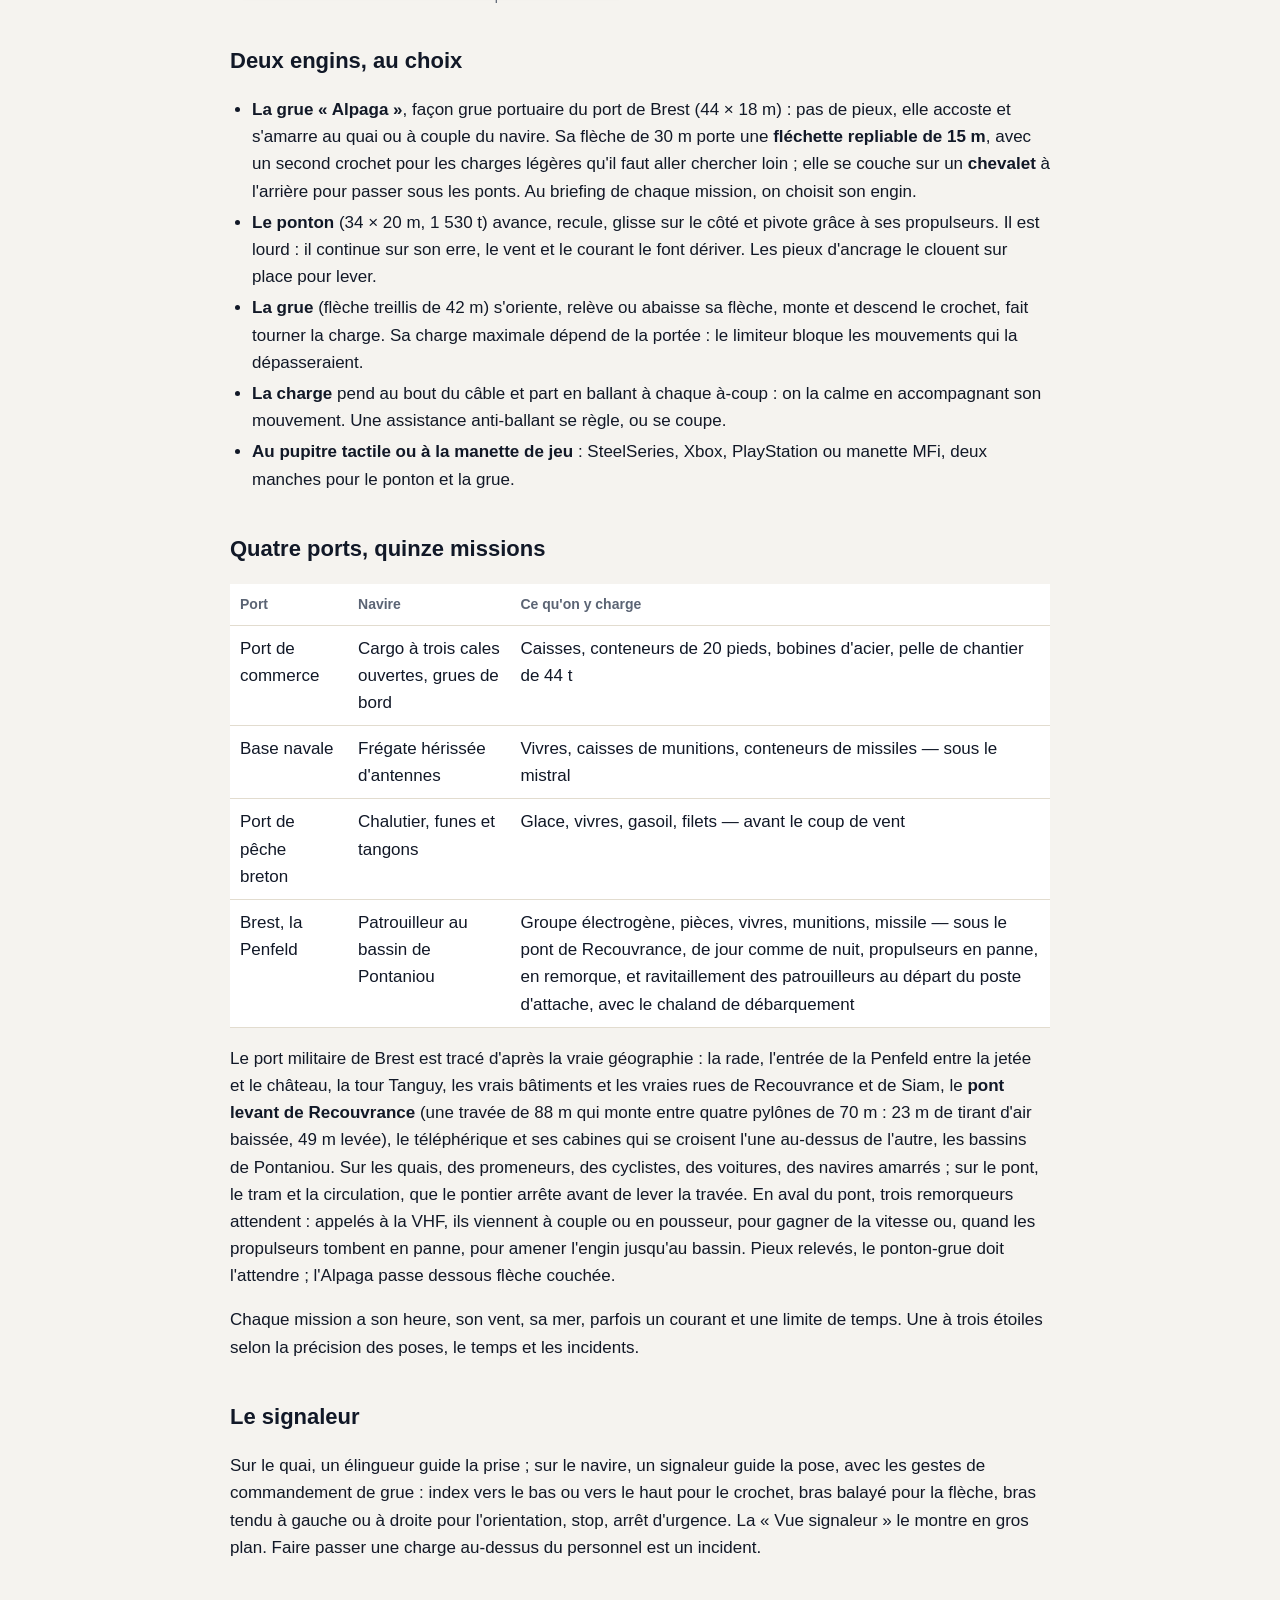
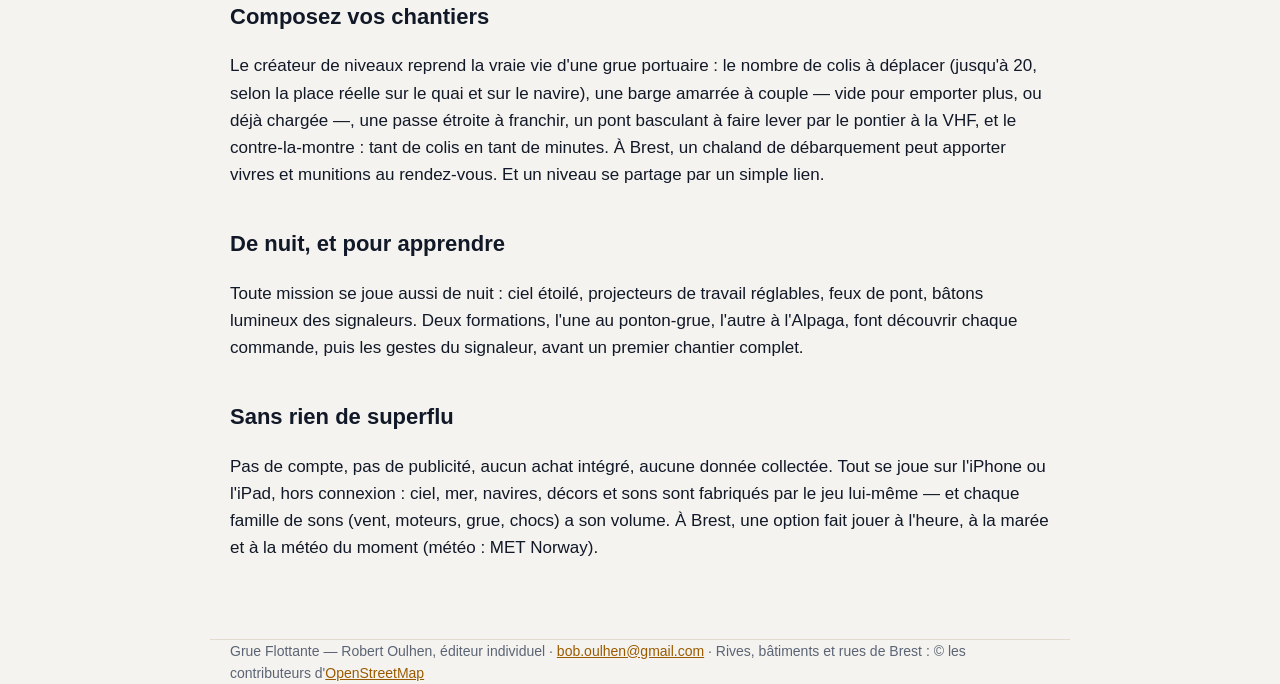
==== commit f03cefc7: "Confidentialité : la seule connexion, facultative, est la météo de Brest (MET Norway) L'option « Heu" ====
--- a/index.html
+++ b/index.html
@@ -122,7 +122,8 @@
   <h2>Sans rien de superflu</h2>
   <p>Pas de compte, pas de publicité, aucun achat intégré, aucune donnée collectée. Tout se joue sur
   l'iPhone ou l'iPad, hors connexion : ciel, mer, navires, décors et sons sont fabriqués par le jeu lui-même —
-  et chaque famille de sons (vent, moteurs, grue, chocs) a son volume.</p>
+  et chaque famille de sons (vent, moteurs, grue, chocs) a son volume. À Brest, une option fait jouer à
+  l'heure, à la marée et à la météo du moment (météo : MET Norway).</p>
 </main>
 <footer class="dedans">Grue Flottante — Robert Oulhen, éditeur individuel · <a href="mailto:bob.oulhen@gmail.com">bob.oulhen@gmail.com</a> · Rives, bâtiments et rues de Brest : © les contributeurs d'<a href="https://www.openstreetmap.org/copyright">OpenStreetMap</a></footer>
 </body>
